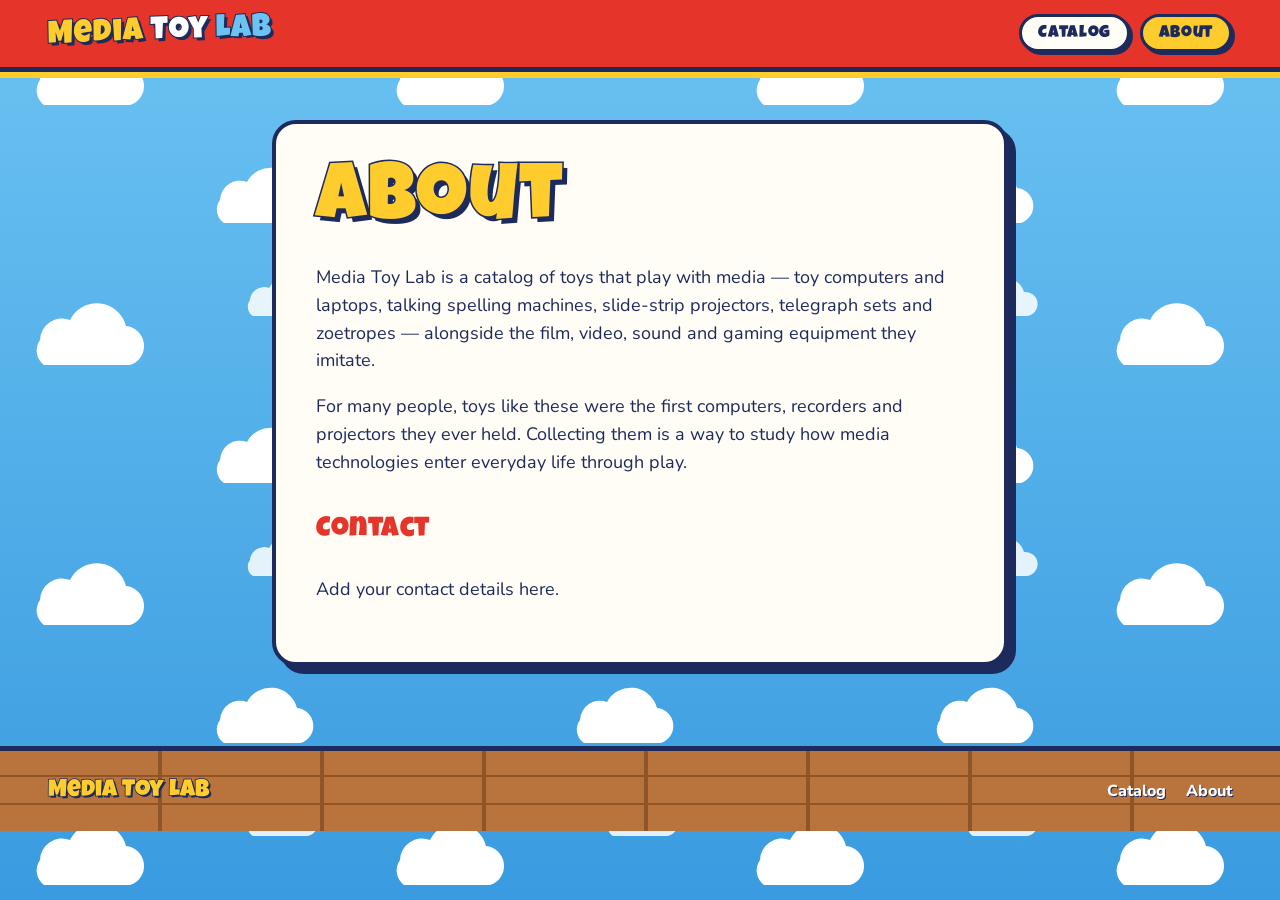
==== about.html @ 10b5ed01 "Media Toy Lab collection catalog site Static catalog generated from the collection spreadsheet: toys" ====
<!doctype html>
<html lang="en">
<head>
  <meta charset="utf-8">
  <meta name="viewport" content="width=device-width, initial-scale=1">
  <title>About · Media Toy Lab</title>
  <link rel="preconnect" href="https://fonts.googleapis.com">
  <link rel="preconnect" href="https://fonts.gstatic.com" crossorigin>
  <link rel="stylesheet" href="https://fonts.googleapis.com/css2?family=Luckiest+Guy&family=Nunito:wght@400;600;800&display=swap">
  <link rel="stylesheet" href="css/style.css">
</head>
<body>
  <header class="site-header">
    <a class="logo" href="index.html" aria-label="Media Toy Lab home"><span>Media</span> <span>Toy</span> <span>Lab</span></a>
    <nav class="site-nav">
      <a href="index.html">Catalog</a>
      <a href="about.html" aria-current="page">About</a>
    </nav>
  </header>

  <main class="wrap prose">
    <h1>About</h1>
    <p>Media Toy Lab is a catalog of toys that play with media — toy computers and laptops, talking spelling machines, slide-strip projectors, telegraph sets and zoetropes — alongside the film, video, sound and gaming equipment they imitate.</p>
    <p>For many people, toys like these were the first computers, recorders and projectors they ever held. Collecting them is a way to study how media technologies enter everyday life through play.</p>
    <h2>Contact</h2>
    <p>Add your contact details here.</p>
  </main>

  <footer class="site-footer">
    <span class="footer-logo">Media Toy Lab</span>
    <nav><a href="index.html">Catalog</a> <a href="about.html">About</a></nav>
  </footer>
</body>
</html>
---- css/style.css ----
/* Media Toy Lab — toy-box look: cloud-wallpaper sky, primary colors,
   chunky outlined type, and cards that sit like toys on a shelf. */

:root {
  --sky: #6cc3f2;
  --sky-deep: #3a9be0;
  --cloud: #ffffff;
  --ink: #1d2a5c;          /* navy outline color */
  --paper: #fffdf6;
  --muted: #4d5a85;
  --red: #e5352b;
  --yellow: #ffcc2e;
  --green: #5cbf3a;
  --purple: #7b4fc0;
  --orange: #f6872a;
  --blue: #2f6fde;
  --wood: #b8743c;
  --wood-dark: #8f5527;
  --display: "Luckiest Guy", "Arial Rounded MT Bold", "Trebuchet MS", system-ui, sans-serif;
  --body: "Nunito", "Avenir Next", "Segoe UI", system-ui, sans-serif;
  --pop: 5px 5px 0 var(--ink);
  --pop-sm: 3px 3px 0 var(--ink);
  --radius: 18px;
}

* { box-sizing: border-box; }

body {
  margin: 0;
  color: var(--ink);
  font: 600 16px/1.55 var(--body);
  /* Cloud wallpaper */
  background-color: var(--sky);
  background-image:
    url("data:image/svg+xml,%3Csvg xmlns='http://www.w3.org/2000/svg' width='360' height='260' viewBox='0 0 360 260'%3E%3Cg fill='%23ffffff'%3E%3Cpath d='M40 80a22 22 0 0 1 30-20 30 30 0 0 1 56 6 20 20 0 0 1 4 39H44a18 18 0 0 1-4-25z'/%3E%3Cpath d='M220 200a20 20 0 0 1 27-18 27 27 0 0 1 50 6 18 18 0 0 1 4 35h-77a16 16 0 0 1-4-23z'/%3E%3Cpath d='M250 40a14 14 0 0 1 19-12 19 19 0 0 1 35 4 12 12 0 0 1 3 24h-54a11 11 0 0 1-3-16z' opacity='.85'/%3E%3C/g%3E%3C/svg%3E"),
    linear-gradient(var(--sky), var(--sky-deep));
  background-attachment: fixed;
  -webkit-font-smoothing: antialiased;
}

a { color: inherit; }
img { max-width: 100%; display: block; }
button { font: inherit; color: inherit; cursor: pointer; }
:focus-visible { outline: 3px solid var(--yellow); outline-offset: 3px; }

/* Category colors, used by tags, filter pills, card stripes and placeholders */
.cat-all        { --cat: var(--blue); }
.cat-toys       { --cat: var(--red); }
.cat-games      { --cat: var(--green); }
.cat-film       { --cat: var(--yellow); --cat-text: var(--ink); }
.cat-recordings { --cat: var(--purple); }
.cat-devices    { --cat: var(--orange); }

/* ---------- Header ---------- */
.site-header {
  display: flex;
  flex-wrap: wrap;
  gap: .75rem 1.5rem;
  justify-content: space-between;
  align-items: center;
  padding: .9rem clamp(1rem, 4vw, 3rem);
  background: var(--red);
  border-bottom: 5px solid var(--ink);
  box-shadow: 0 6px 0 var(--yellow);
  position: relative;
  z-index: 2;
}
.logo {
  font: 2rem/1 var(--display);
  text-decoration: none;
  letter-spacing: .03em;
  transform: rotate(-2deg);
  display: inline-block;
}
.logo span {
  color: var(--yellow);
  -webkit-text-stroke: 2px var(--ink);
  paint-order: stroke fill;
  text-shadow: 3px 3px 0 var(--ink);
}
.logo span:nth-child(2) { color: #fff; }
.logo span:nth-child(3) { color: var(--sky); }

.site-nav { display: flex; gap: .6rem; }
.site-nav a {
  font: 1.05rem/1 var(--display);
  letter-spacing: .04em;
  text-decoration: none;
  padding: .55rem 1rem .4rem;
  background: var(--paper);
  border: 3px solid var(--ink);
  border-radius: 999px;
  box-shadow: var(--pop-sm);
  transition: transform .12s, box-shadow .12s;
}
.site-nav a:hover { transform: translate(-1px, -2px); box-shadow: 4px 5px 0 var(--ink); }
.site-nav a[aria-current] { background: var(--yellow); }

.wrap {
  max-width: 1360px;
  margin: 0 auto;
  padding-inline: clamp(1rem, 4vw, 3rem);
}

/* ---------- Headings ---------- */
h1, h2, h3 { font-family: var(--display); font-weight: 400; letter-spacing: .02em; }
h1 {
  font-size: clamp(2.75rem, 7vw, 5rem);
  line-height: .95;
  margin: 0;
  color: var(--yellow);
  -webkit-text-stroke: 3px var(--ink);
  paint-order: stroke fill;
  text-shadow: 5px 5px 0 var(--ink);
}

.page-head { padding-block: 3rem 2rem; text-align: center; }
.page-head h1 { transform: rotate(-1.5deg); }
.lede {
  max-width: 40rem;
  margin: 1.5rem auto 0;
  font-size: 1.125rem;
  background: var(--paper);
  border: 3px solid var(--ink);
  border-radius: var(--radius);
  box-shadow: var(--pop);
  padding: 1rem 1.25rem;
}

/* ---------- Toolbar ---------- */
.toolbar {
  display: flex;
  flex-wrap: wrap;
  gap: 1rem;
  justify-content: space-between;
  align-items: center;
  padding: 1rem;
  background: var(--paper);
  border: 3px solid var(--ink);
  border-radius: var(--radius);
  box-shadow: var(--pop);
  scroll-margin-top: 1rem;
}
.filters, .toolbar-right, .view-toggle { display: flex; flex-wrap: wrap; gap: .5rem; align-items: center; }

.filter, .view-toggle button, .shelf-link {
  font-weight: 800;
  background: #fff;
  border: 3px solid var(--ink);
  border-radius: 999px;
  padding: .35rem .9rem;
  box-shadow: var(--pop-sm);
  transition: transform .12s, box-shadow .12s, background .12s;
}
.filter:hover, .view-toggle button:hover, .shelf-link:hover { transform: translate(-1px, -2px); box-shadow: 4px 5px 0 var(--ink); }
.filter:active, .view-toggle button:active { transform: translate(2px, 2px); box-shadow: 1px 1px 0 var(--ink); }
.filter.is-active { background: var(--cat); color: var(--cat-text, #fff); }
.view-toggle button.is-active { background: var(--ink); color: #fff; }
.filter-count {
  display: inline-block;
  min-width: 1.6em;
  margin-left: .2rem;
  padding: 0 .35em;
  border-radius: 999px;
  background: var(--cat);
  color: var(--cat-text, #fff);
  font-size: .8rem;
  text-align: center;
}
.filter.is-active .filter-count { background: #fff; color: var(--ink); }

.search {
  font: inherit;
  background: #fff;
  border: 3px solid var(--ink);
  border-radius: 999px;
  padding: .45rem 1rem;
  width: min(18rem, 100%);
}

.count {
  display: inline-block;
  font-weight: 800;
  color: var(--ink);
  background: var(--yellow);
  border: 3px solid var(--ink);
  border-radius: 999px;
  padding: .1rem .8rem;
  margin: 1.5rem 0 .5rem;
}
.empty {
  background: var(--paper);
  border: 3px solid var(--ink);
  border-radius: var(--radius);
  padding: 2rem;
  font-size: 1.125rem;
}

/* ---------- Shelves (grouped "Everything" view) ---------- */
.shelf { margin-top: 2.5rem; }
.shelf-head {
  display: flex;
  flex-wrap: wrap;
  gap: .75rem;
  justify-content: space-between;
  align-items: center;
  margin-bottom: 1.25rem;
}
.shelf-head h2 {
  margin: 0;
  font-size: clamp(1.75rem, 4vw, 2.5rem);
  color: #fff;
  -webkit-text-stroke: 2px var(--ink);
  paint-order: stroke fill;
  text-shadow: 4px 4px 0 var(--ink);
}
/* Toys get the cowhide-print banner and a bigger stage */
.shelf-toys {
  background: var(--paper);
  border: 4px solid var(--ink);
  border-radius: calc(var(--radius) + 6px);
  box-shadow: 8px 8px 0 var(--ink);
  padding: 0 clamp(1rem, 2.5vw, 2rem) clamp(1rem, 2.5vw, 2rem);
  overflow: hidden;
}
.shelf-toys .shelf-head {
  margin-inline: calc(-1 * clamp(1rem, 2.5vw, 2rem));
  padding: 1.1rem clamp(1rem, 2.5vw, 2rem);
  border-bottom: 4px solid var(--ink);
  background-color: #fff;
  background-image: url("data:image/svg+xml,%3Csvg xmlns='http://www.w3.org/2000/svg' width='220' height='120' viewBox='0 0 220 120'%3E%3Cg fill='%231d2a5c'%3E%3Cpath d='M20 18c14-10 38-6 40 10s-14 26-30 22S6 28 20 18z'/%3E%3Cpath d='M120 8c18-4 30 10 24 24s-26 14-32 4-8-24 8-28z'/%3E%3Cpath d='M170 70c16-8 40 2 36 18s-26 22-38 12-12-24 2-30z'/%3E%3Cpath d='M60 78c10-6 26-2 26 10s-12 18-22 14-14-18-4-24z'/%3E%3C/g%3E%3C/svg%3E");
}
.shelf-toys .shelf-head h2 { color: var(--red); }
.shelf-toys .shelf-link { background: var(--yellow); }

/* ---------- Grid & cards ---------- */
.grid {
  list-style: none;
  margin: 0;
  padding: 0;
  display: grid;
  grid-template-columns: repeat(auto-fill, minmax(min(230px, 100%), 1fr));
  gap: 1.5rem;
}
.shelf-toys .grid { grid-template-columns: repeat(auto-fill, minmax(min(260px, 100%), 1fr)); }

.card {
  display: flex;
  flex-direction: column;
  height: 100%;
  text-decoration: none;
  background: #fff;
  border: 3px solid var(--ink);
  border-radius: var(--radius);
  box-shadow: var(--pop);
  overflow: hidden;
  transition: transform .15s, box-shadow .15s;
}
.grid li:nth-child(odd) .card:hover { transform: translate(-2px, -4px) rotate(-1deg); }
.grid li:nth-child(even) .card:hover { transform: translate(-2px, -4px) rotate(1deg); }
.card:hover { box-shadow: 8px 9px 0 var(--ink); }
.card-media {
  aspect-ratio: 4 / 3;
  overflow: hidden;
  border-bottom: 3px solid var(--ink);
  background: var(--paper);
}
.card-media img { width: 100%; height: 100%; object-fit: cover; }
.card-body {
  flex: 1;
  padding: .8rem 1rem 1rem;
  border-top: 8px solid var(--cat);
}
.card-title { font-family: var(--body); font-weight: 800; font-size: 1.05rem; line-height: 1.3; letter-spacing: 0; margin: .5rem 0 0; }
.card-meta { font-size: .875rem; color: var(--muted); margin: .25rem 0 0; }

.tag {
  display: inline-block;
  font: .8rem/1 var(--display);
  letter-spacing: .06em;
  padding: .35rem .6rem .2rem;
  border: 2px solid var(--ink);
  border-radius: 999px;
  background: var(--cat);
  color: var(--cat-text, #fff);
}

/* Placeholder for objects without photos */
.placeholder { width: 100%; height: 100%; display: block; background: var(--paper); }
.placeholder .ph-block { fill: var(--cat); stroke: var(--ink); stroke-width: 1.5; }
.placeholder .ph-face { fill: #fff; stroke: var(--ink); stroke-width: 1; }
.placeholder text { font-family: var(--display); font-size: 20px; fill: var(--ink); }
.placeholder .ph-note { font-family: var(--body); font-size: 5px; font-weight: 800; fill: var(--muted); letter-spacing: .05em; }

/* ---------- Index view ---------- */
.index {
  background: var(--paper);
  border: 3px solid var(--ink);
  border-radius: var(--radius);
  box-shadow: var(--pop);
  padding: .5rem clamp(1rem, 3vw, 2rem);
}
.index-group { display: grid; grid-template-columns: 4rem 1fr; padding-block: 1rem; }
.index-group + .index-group { border-top: 3px dashed color-mix(in srgb, var(--ink) 35%, transparent); }
.index-letter { font-size: 2rem; margin: 0; color: var(--red); }
.index-list { list-style: none; margin: 0; padding: 0; }
.index-list a {
  display: flex;
  flex-wrap: wrap;
  justify-content: space-between;
  gap: .25rem 1rem;
  padding: .45rem .5rem;
  border-radius: 10px;
  text-decoration: none;
}
.index-list a:hover { background: var(--yellow); }
.index-meta { color: var(--muted); font-size: .875rem; display: inline-flex; align-items: center; gap: .4rem; }
.dot { width: .75rem; height: .75rem; border-radius: 50%; background: var(--cat); border: 2px solid var(--ink); }

/* ---------- Item page ---------- */
.breadcrumb { padding-top: 2rem; margin: 0 0 1.5rem; font-weight: 800; }
.breadcrumb a {
  text-decoration: none;
  background: var(--paper);
  border: 2px solid var(--ink);
  border-radius: 999px;
  padding: .2rem .7rem;
}
.breadcrumb a:hover { background: var(--yellow); }

.item {
  display: grid;
  grid-template-columns: minmax(0, 1.15fr) minmax(0, 1fr);
  gap: clamp(1.5rem, 4vw, 3rem);
  align-items: start;
  background: #fff;
  border: 4px solid var(--ink);
  border-radius: calc(var(--radius) + 6px);
  box-shadow: 8px 8px 0 var(--ink);
  padding: clamp(1rem, 3vw, 2rem);
  border-top: 14px solid var(--cat);
}
.item-media {
  aspect-ratio: 4 / 3;
  border: 3px solid var(--ink);
  border-radius: var(--radius);
  overflow: hidden;
  background: var(--paper);
}
.item-media img { width: 100%; height: 100%; object-fit: contain; }
.item-title {
  font-size: clamp(1.9rem, 3.5vw, 2.9rem);
  line-height: 1.05;
  margin: .75rem 0 1.25rem;
  color: var(--red);
  -webkit-text-stroke: 0;
  text-shadow: 2px 2px 0 var(--yellow);
}
.item-fields { margin: 0 0 1.5rem; border: 3px solid var(--ink); border-radius: 14px; overflow: hidden; }
.item-fields div { display: grid; grid-template-columns: 8.5rem 1fr; gap: 1rem; padding: .55rem .9rem; }
.item-fields div:nth-child(odd) { background: color-mix(in srgb, var(--yellow) 22%, #fff); }
.item-fields dt { color: var(--muted); font-size: .875rem; font-weight: 800; }
.item-fields dd { margin: 0; }
.item-desc { font-size: 1.05rem; font-weight: 400; }
.item-desc p { margin: 0 0 1em; }

.pager {
  display: flex;
  flex-wrap: wrap;
  justify-content: space-between;
  gap: 1rem;
  margin-top: 2.5rem;
}
.pager a {
  text-decoration: none;
  font-weight: 800;
  background: var(--paper);
  border: 3px solid var(--ink);
  border-radius: 999px;
  padding: .5rem 1.1rem;
  box-shadow: var(--pop-sm);
  max-width: 100%;
}
.pager a:hover { background: var(--yellow); }

/* ---------- About ---------- */
.prose {
  max-width: 46rem;
  margin-top: 3rem;
  background: var(--paper);
  border: 4px solid var(--ink);
  border-radius: calc(var(--radius) + 6px);
  box-shadow: 8px 8px 0 var(--ink);
  padding: clamp(1.25rem, 4vw, 2.5rem);
}
.prose h1 { margin-bottom: 1.5rem; }
.prose h2 { margin-top: 2rem; color: var(--red); font-size: 1.75rem; }
.prose p { font-size: 1.125rem; font-weight: 400; }

/* ---------- Footer: wooden floorboards ---------- */
.site-footer {
  display: flex;
  flex-wrap: wrap;
  gap: 1rem;
  justify-content: space-between;
  align-items: center;
  margin-top: 5rem;
  padding: 1.75rem clamp(1rem, 4vw, 3rem);
  color: #fff;
  border-top: 5px solid var(--ink);
  background:
    repeating-linear-gradient(90deg, transparent 0 158px, var(--wood-dark) 158px 162px),
    repeating-linear-gradient(0deg, var(--wood) 0 26px, var(--wood-dark) 26px 28px);
}
.footer-logo {
  font: 1.5rem/1 var(--display);
  color: var(--yellow);
  -webkit-text-stroke: 1.5px var(--ink);
  paint-order: stroke fill;
  text-shadow: 2px 2px 0 var(--ink);
}
.site-footer nav { display: flex; gap: 1.25rem; font-weight: 800; }
.site-footer nav a { text-decoration: none; text-shadow: 1px 1px 0 var(--ink); }
.site-footer nav a:hover { text-decoration: underline; }

@media (max-width: 760px) {
  .item { grid-template-columns: 1fr; }
  .toolbar-right { width: 100%; }
  .search { flex: 1; width: auto; }
  .item-fields div { grid-template-columns: 1fr; gap: 0; }
}

@media (prefers-reduced-motion: reduce) {
  * { transition: none !important; }
}
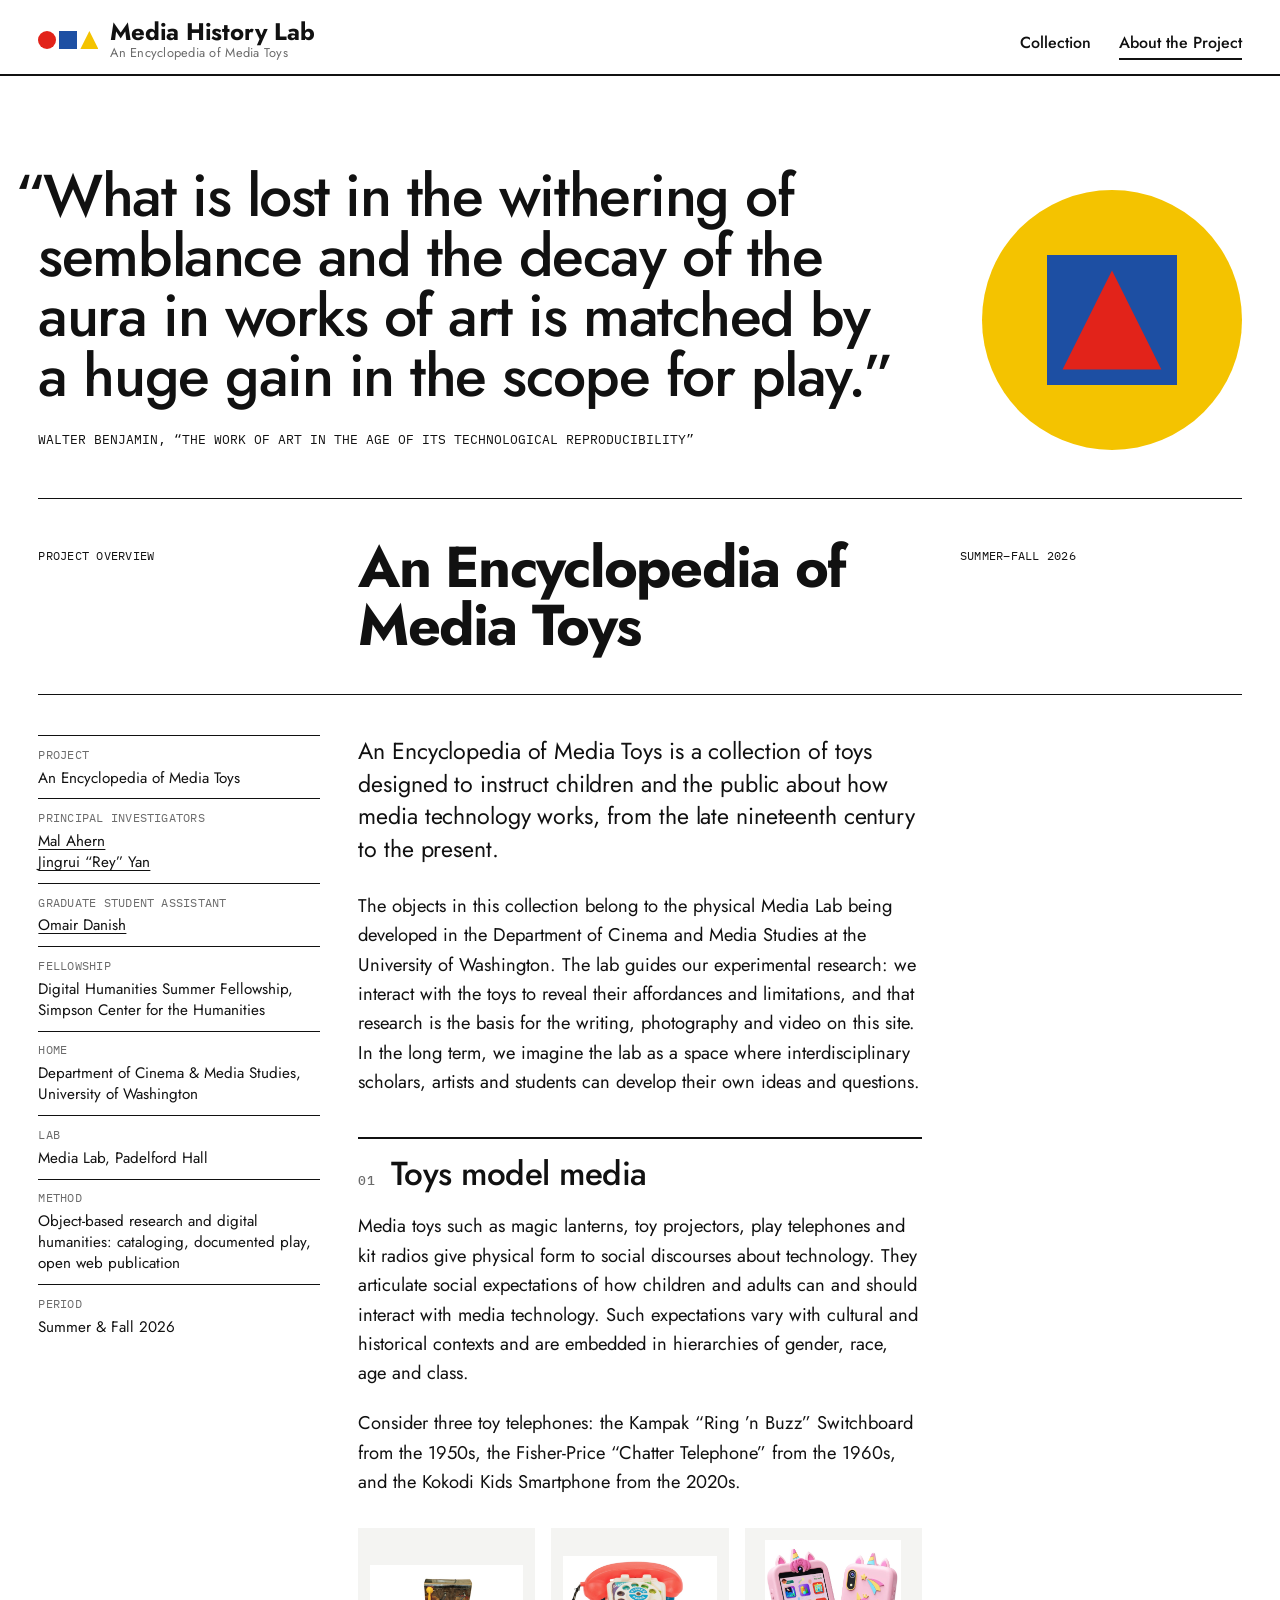
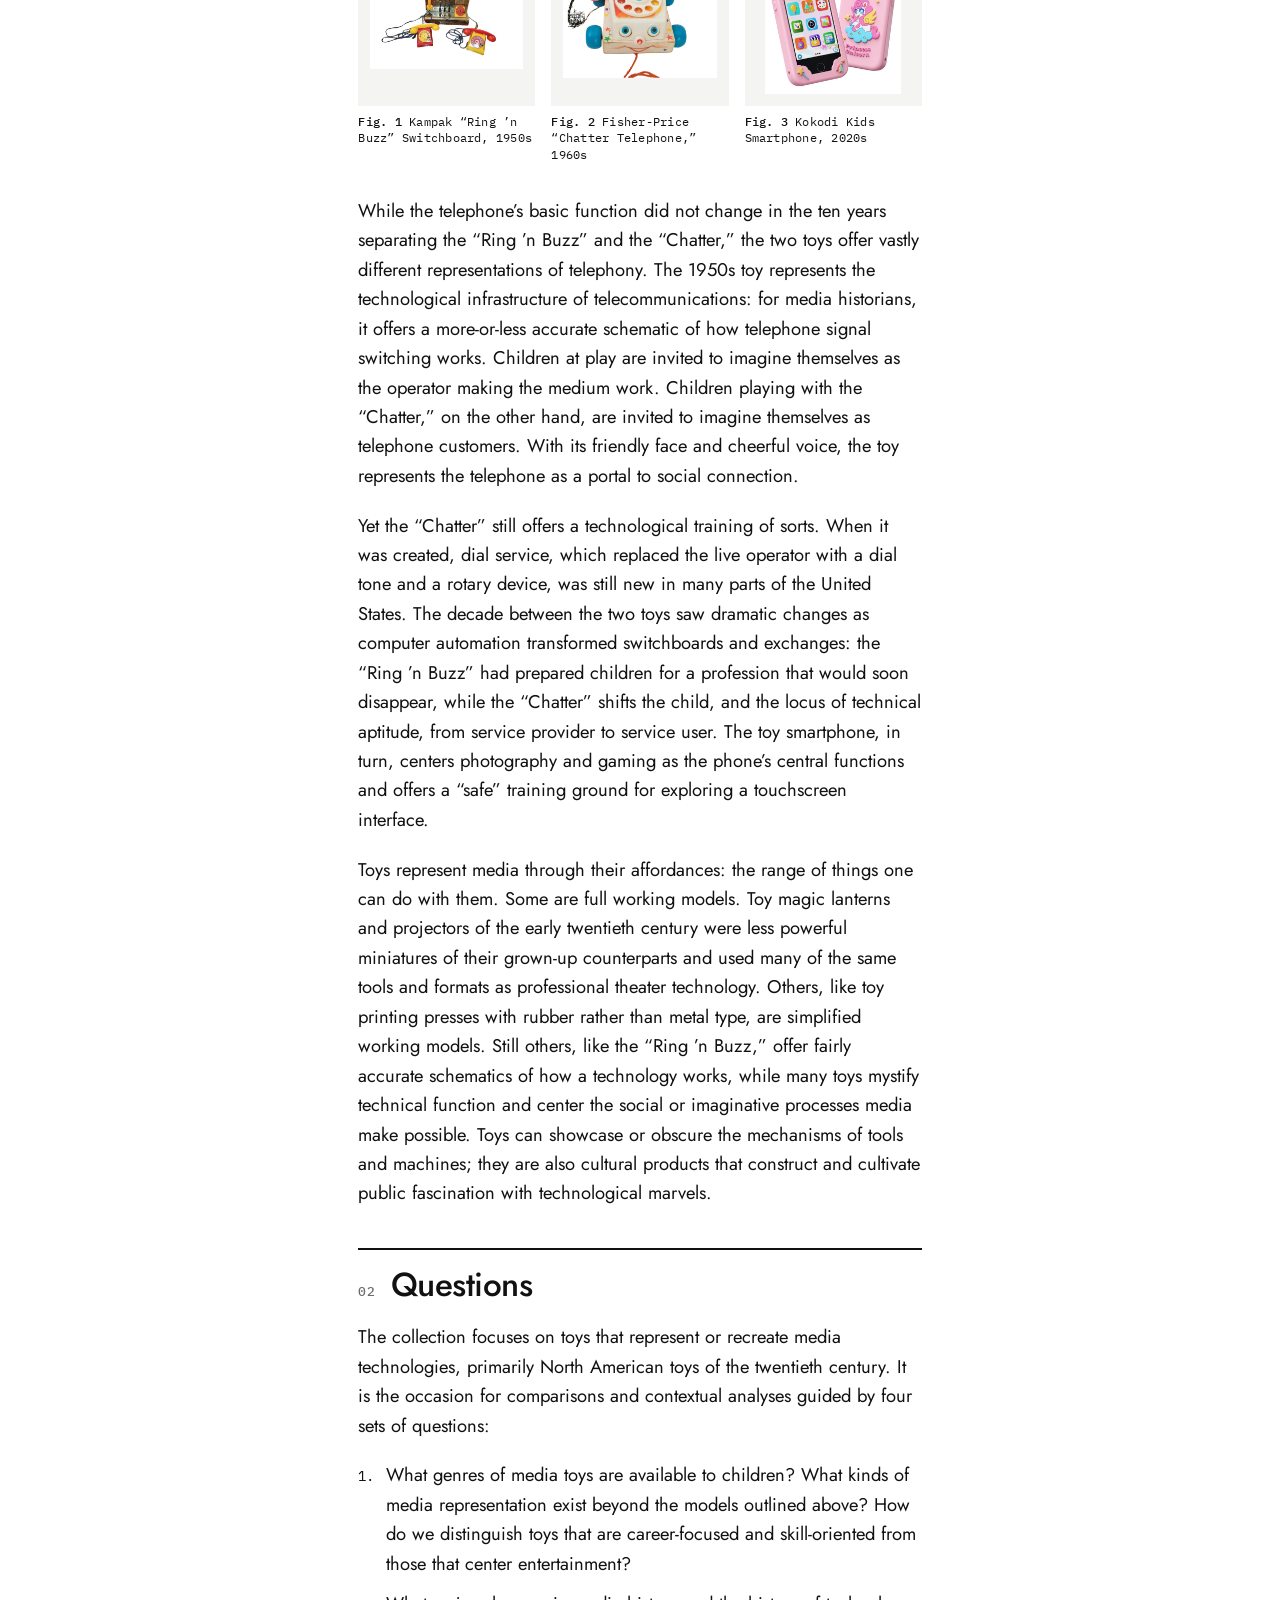
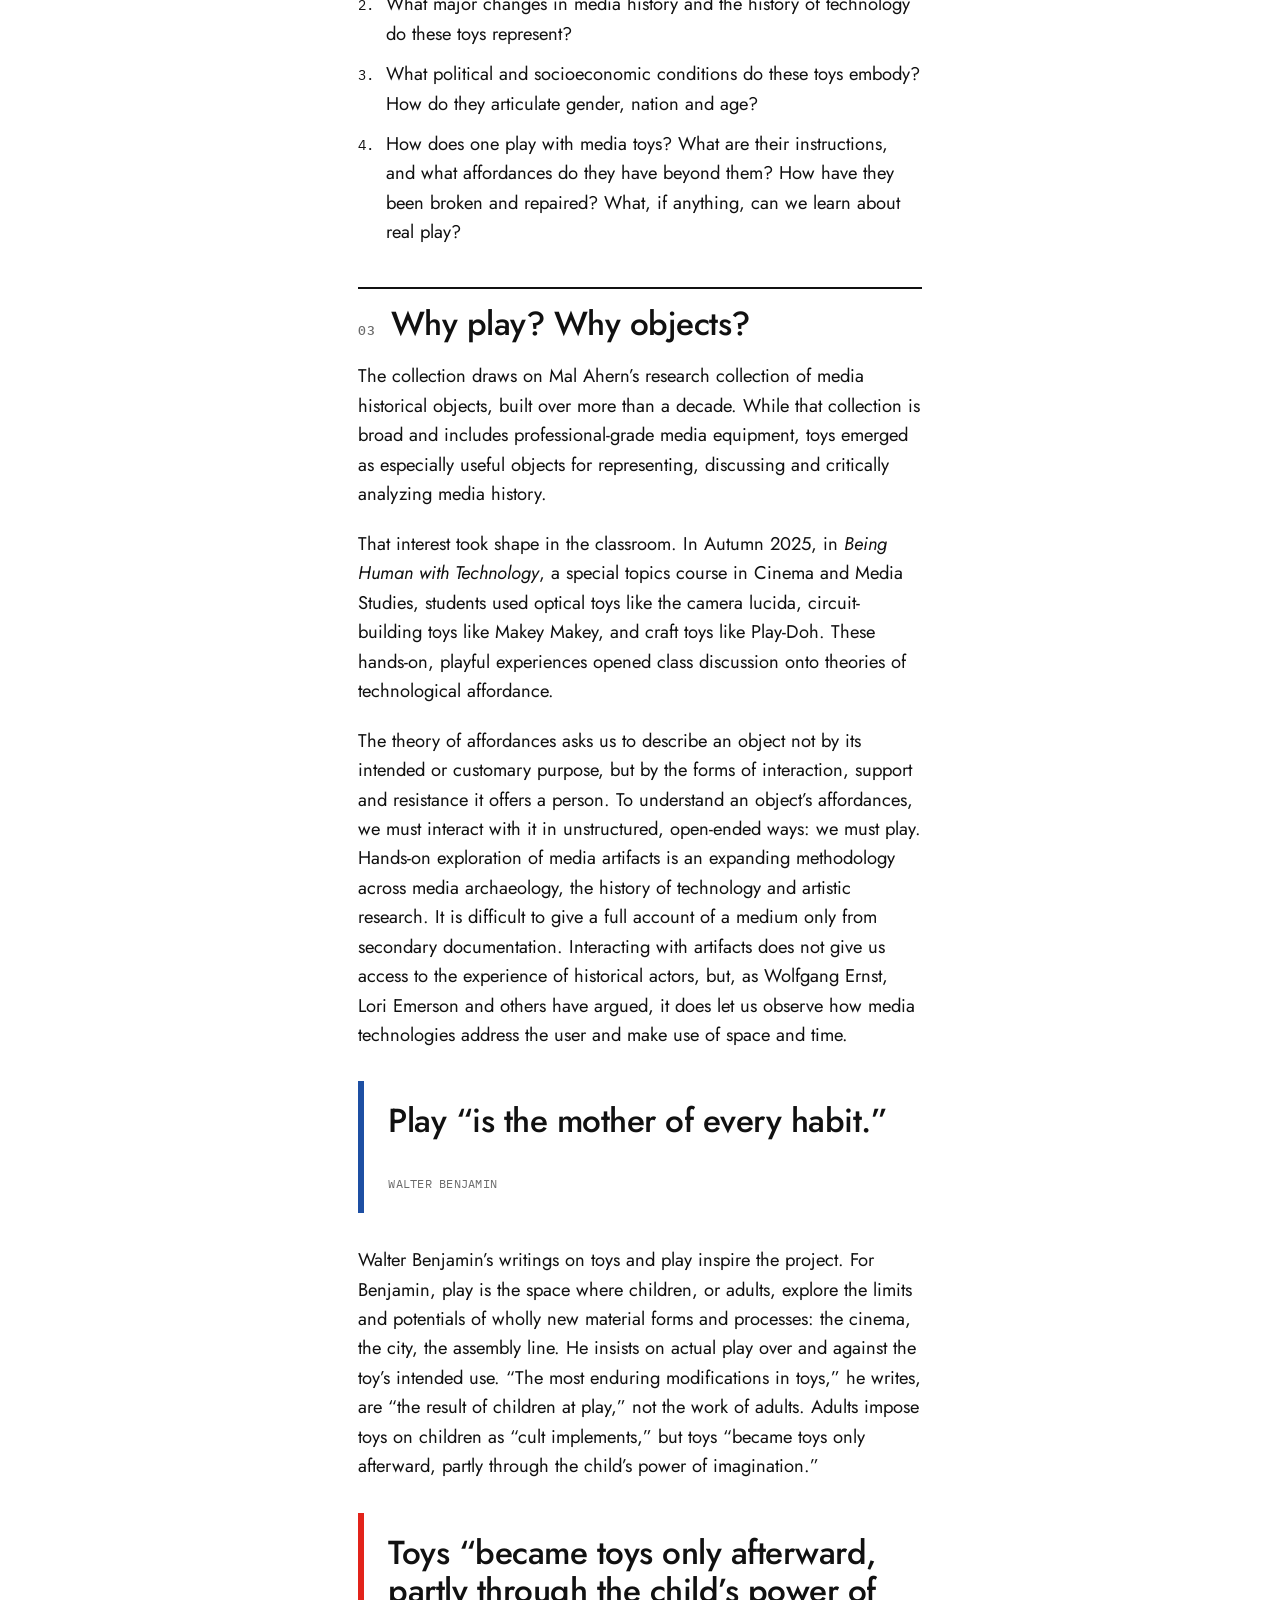
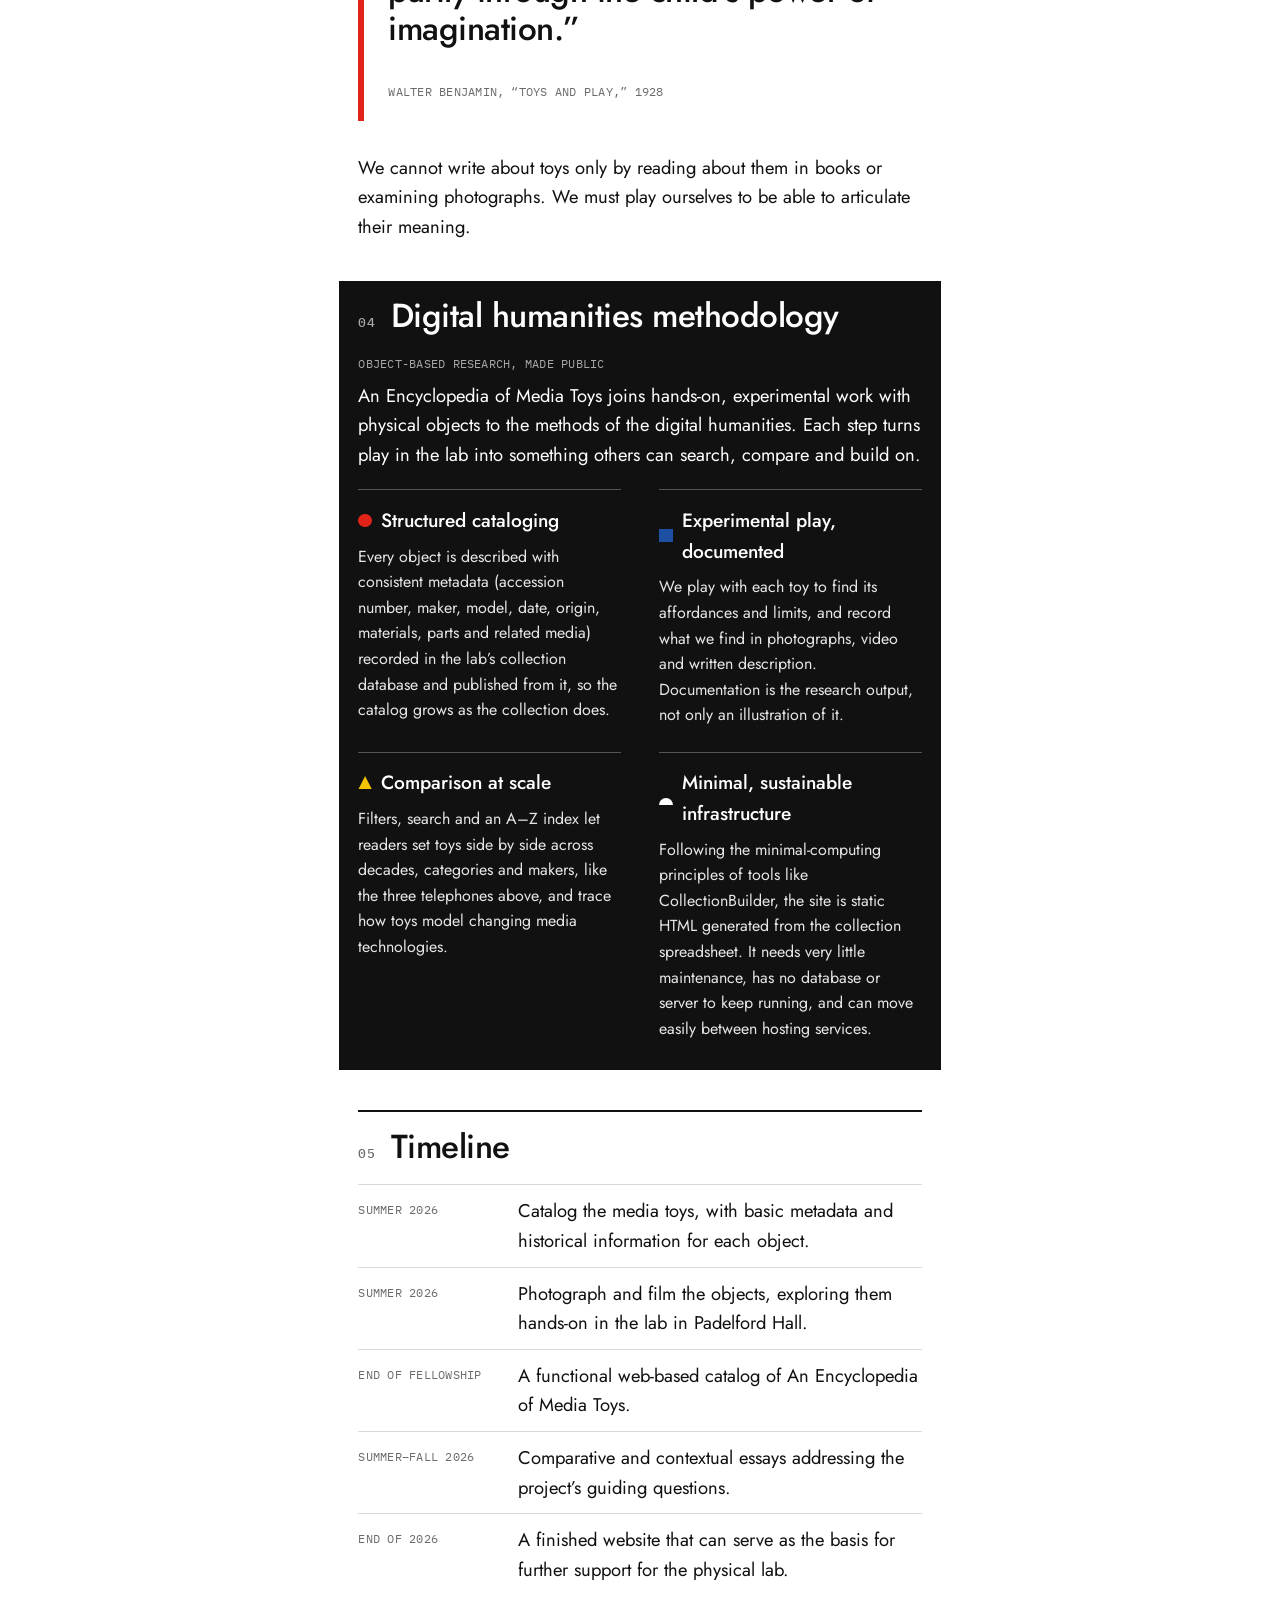
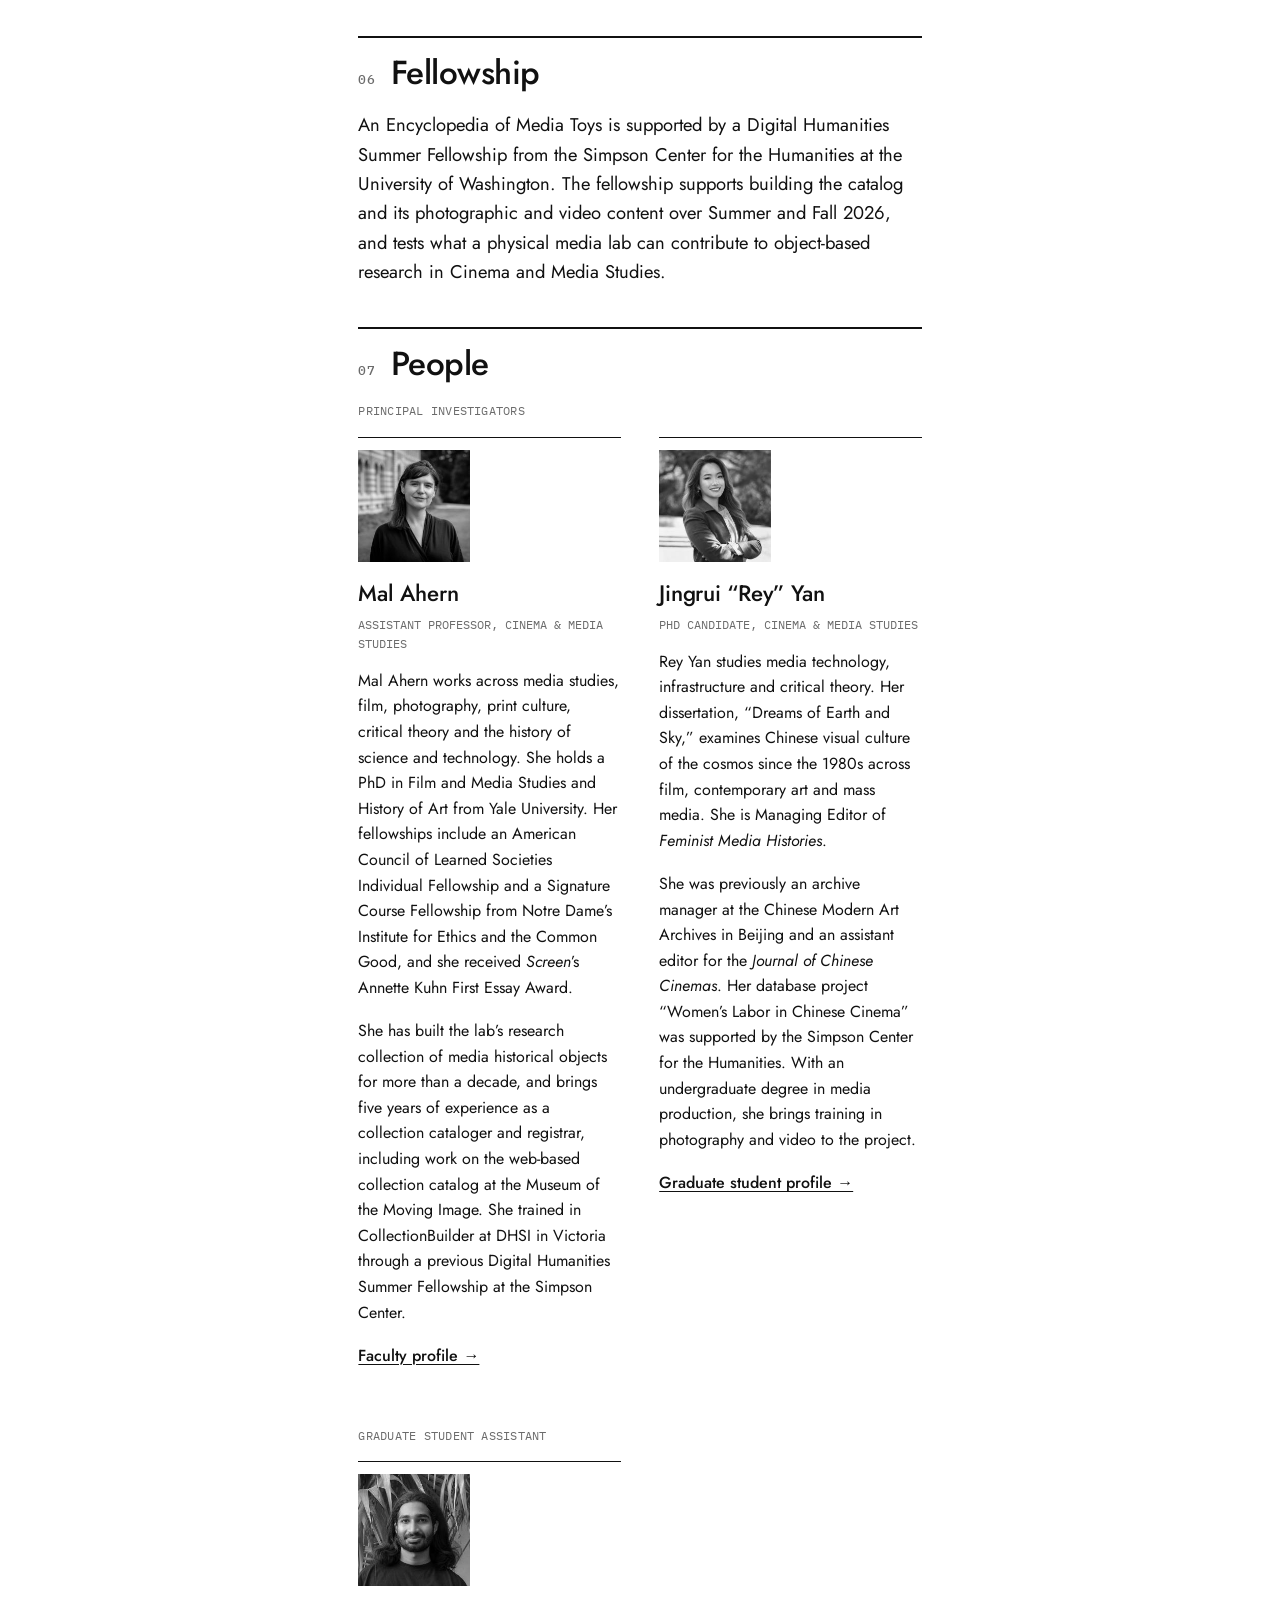
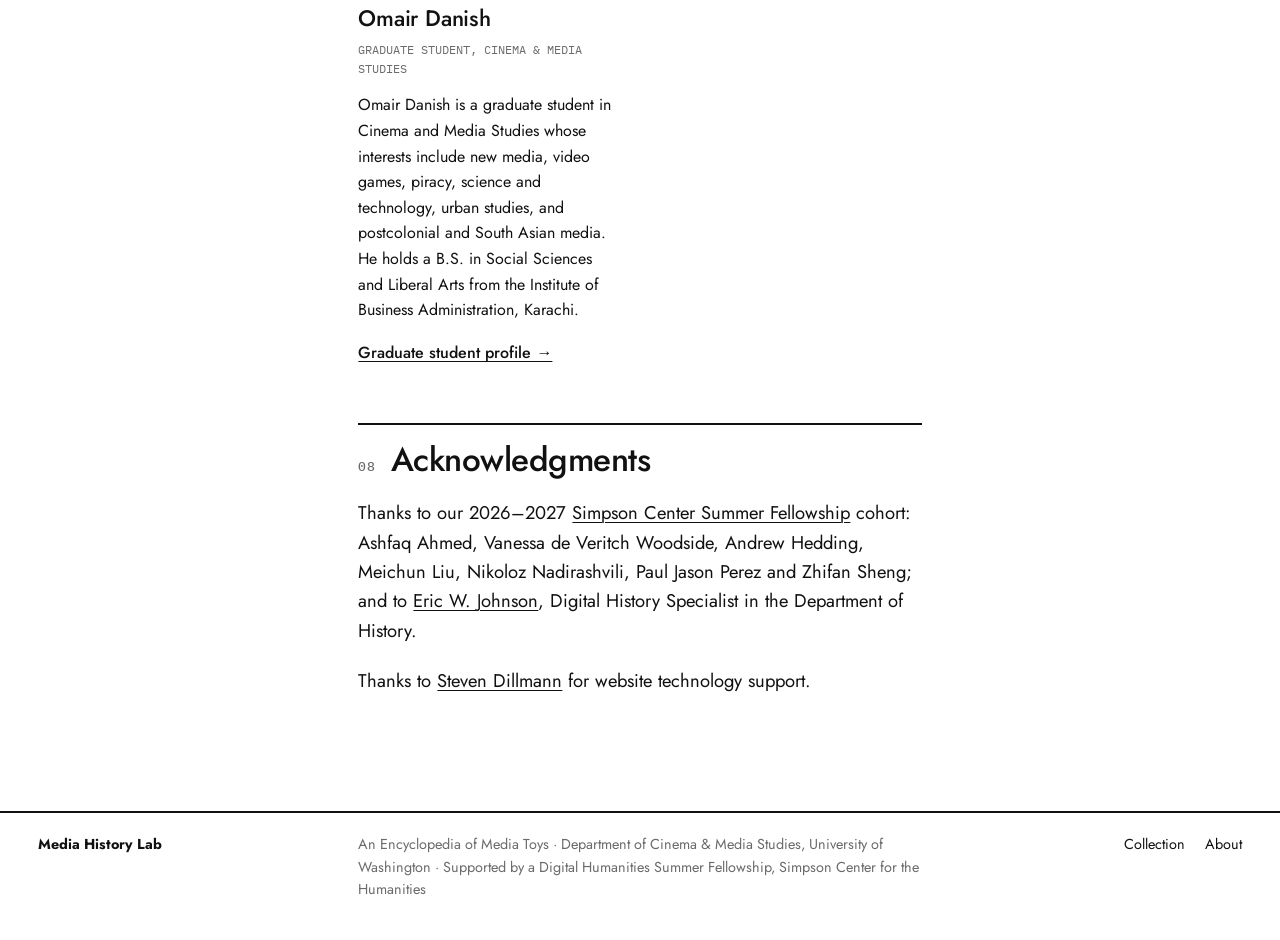
==== commit dde4fb9f: "Redesign as Media History Lab: Bauhaus look, project overview, cutout photos - Rename the site to Me" ====
--- a/about.html
+++ b/about.html
@@ -3,32 +3,206 @@
 <head>
   <meta charset="utf-8">
   <meta name="viewport" content="width=device-width, initial-scale=1">
-  <title>About · Media Toy Lab</title>
+  <title>About the Project · Media History Lab</title>
+  <meta name="description" content="An Encyclopedia of Media Toys: a collection of toys that teach how media technology works, from magic lanterns to toy computers. Cinema & Media Studies, University of Washington.">
   <link rel="preconnect" href="https://fonts.googleapis.com">
   <link rel="preconnect" href="https://fonts.gstatic.com" crossorigin>
-  <link rel="stylesheet" href="https://fonts.googleapis.com/css2?family=Luckiest+Guy&family=Nunito:wght@400;600;800&display=swap">
+  <link rel="stylesheet" href="https://fonts.googleapis.com/css2?family=IBM+Plex+Mono&family=Jost:wght@400;500;700&display=swap">
   <link rel="stylesheet" href="css/style.css">
 </head>
 <body>
   <header class="site-header">
-    <a class="logo" href="index.html" aria-label="Media Toy Lab home"><span>Media</span> <span>Toy</span> <span>Lab</span></a>
+    <a class="logo" href="index.html" aria-label="Media History Lab home">
+      <span class="logo-shapes" aria-hidden="true"><i></i><i></i><i></i></span>
+      <span class="logo-text">Media History Lab<span class="logo-sub">An Encyclopedia of Media Toys</span></span>
+    </a>
     <nav class="site-nav">
-      <a href="index.html">Catalog</a>
-      <a href="about.html" aria-current="page">About</a>
+      <a href="index.html">Collection</a>
+      <a href="about.html" aria-current="page">About the Project</a>
     </nav>
   </header>
 
-  <main class="wrap prose">
-    <h1>About</h1>
-    <p>Media Toy Lab is a catalog of toys that play with media — toy computers and laptops, talking spelling machines, slide-strip projectors, telegraph sets and zoetropes — alongside the film, video, sound and gaming equipment they imitate.</p>
-    <p>For many people, toys like these were the first computers, recorders and projectors they ever held. Collecting them is a way to study how media technologies enter everyday life through play.</p>
-    <h2>Contact</h2>
-    <p>Add your contact details here.</p>
+  <main class="wrap">
+    <section class="hero about-hero">
+      <blockquote class="hero-quote">
+        <p>“What is lost in the withering of semblance and the decay of the aura in works of art is matched by a huge gain in the scope for play.”</p>
+        <footer>Walter Benjamin, <cite>“The Work of Art in the Age of Its Technological Reproducibility”</cite></footer>
+      </blockquote>
+      <svg class="hero-art" viewBox="0 0 200 200" aria-hidden="true">
+        <circle cx="100" cy="100" r="100" fill="var(--yellow)"/>
+        <rect x="50" y="50" width="100" height="100" fill="var(--blue)"/>
+        <polygon points="100,62 138,138 62,138" fill="var(--red)"/>
+      </svg>
+    </section>
+
+    <div class="title-block">
+      <span class="label">Project Overview</span>
+      <h1>An Encyclopedia of Media Toys</h1>
+      <span class="label">Summer–Fall 2026</span>
+    </div>
+
+    <div class="overview">
+      <dl class="facts">
+        <div><dt>Project</dt><dd>An Encyclopedia of Media Toys</dd></div>
+        <div><dt>Principal Investigators</dt><dd><a href="https://cinema.washington.edu/people/mal-ahern">Mal Ahern</a><br><a href="https://cinema.washington.edu/people/jingrui-yan">Jingrui “Rey” Yan</a></dd></div>
+        <div><dt>Graduate Student Assistant</dt><dd><a href="https://cinema.washington.edu/people/omair-danish">Omair Danish</a></dd></div>
+        <div><dt>Fellowship</dt><dd>Digital Humanities Summer Fellowship, Simpson Center for the Humanities</dd></div>
+        <div><dt>Home</dt><dd>Department of Cinema &amp; Media Studies, University of Washington</dd></div>
+        <div><dt>Lab</dt><dd>Media Lab, Padelford Hall</dd></div>
+        <div><dt>Method</dt><dd>Object-based research and digital humanities: cataloging, documented play, open web publication</dd></div>
+        <div><dt>Period</dt><dd>Summer &amp; Fall 2026</dd></div>
+      </dl>
+
+      <article class="article">
+        <p class="lead">An Encyclopedia of Media Toys is a collection of toys designed to instruct children and the public about how media technology works, from the late nineteenth century to the present.</p>
+        <p>The objects in this collection belong to the physical Media Lab being developed in the Department of Cinema and Media Studies at the University of Washington. The lab guides our experimental research: we interact with the toys to reveal their affordances and limitations, and that research is the basis for the writing, photography and video on this site. In the long term, we imagine the lab as a space where interdisciplinary scholars, artists and students can develop their own ideas and questions.</p>
+
+        <section>
+          <h2><span class="sec-num">01</span>Toys model media</h2>
+          <p>Media toys such as magic lanterns, toy projectors, play telephones and kit radios give physical form to social discourses about technology. They articulate social expectations of how children and adults can and should interact with media technology. Such expectations vary with cultural and historical contexts and are embedded in hierarchies of gender, race, age and class.</p>
+          <p>Consider three toy telephones: the Kampak “Ring ’n Buzz” Switchboard from the 1950s, the Fisher-Price “Chatter Telephone” from the 1960s, and the Kokodi Kids Smartphone from the 2020s.</p>
+
+          <div class="figs">
+            <figure class="fig">
+              <img src="images/about/ring-n-buzz-switchboard.jpg" alt="Kampak Ring 'n Buzz toy switchboard: a chrome switchboard with patch cords and two red and yellow toy telephones" loading="lazy">
+              <figcaption><b>Fig. 1</b> Kampak “Ring ’n Buzz” Switchboard, 1950s</figcaption>
+            </figure>
+            <figure class="fig">
+              <img src="images/about/chatter-telephone.jpg" alt="Fisher-Price Chatter Telephone: a white pull-toy rotary phone with a face, wheels and a red receiver" loading="lazy">
+              <figcaption><b>Fig. 2</b> Fisher-Price “Chatter Telephone,” 1960s</figcaption>
+            </figure>
+            <figure class="fig">
+              <img src="images/about/kokodi-kids-smartphone.jpg" alt="Kokodi Kids Smartphone: a pink unicorn-themed toy touchscreen phone" loading="lazy">
+              <figcaption><b>Fig. 3</b> Kokodi Kids Smartphone, 2020s</figcaption>
+            </figure>
+          </div>
+
+          <p>While the telephone’s basic function did not change in the ten years separating the “Ring ’n Buzz” and the “Chatter,” the two toys offer vastly different representations of telephony. The 1950s toy represents the technological infrastructure of telecommunications: for media historians, it offers a more-or-less accurate schematic of how telephone signal switching works. Children at play are invited to imagine themselves as the operator making the medium work. Children playing with the “Chatter,” on the other hand, are invited to imagine themselves as telephone customers. With its friendly face and cheerful voice, the toy represents the telephone as a portal to social connection.</p>
+          <p>Yet the “Chatter” still offers a technological training of sorts. When it was created, dial service, which replaced the live operator with a dial tone and a rotary device, was still new in many parts of the United States. The decade between the two toys saw dramatic changes as computer automation transformed switchboards and exchanges: the “Ring ’n Buzz” had prepared children for a profession that would soon disappear, while the “Chatter” shifts the child, and the locus of technical aptitude, from service provider to service user. The toy smartphone, in turn, centers photography and gaming as the phone’s central functions and offers a “safe” training ground for exploring a touchscreen interface.</p>
+          <p>Toys represent media through their affordances: the range of things one can do with them. Some are full working models. Toy magic lanterns and projectors of the early twentieth century were less powerful miniatures of their grown-up counterparts and used many of the same tools and formats as professional theater technology. Others, like toy printing presses with rubber rather than metal type, are simplified working models. Still others, like the “Ring ’n Buzz,” offer fairly accurate schematics of how a technology works, while many toys mystify technical function and center the social or imaginative processes media make possible. Toys can showcase or obscure the mechanisms of tools and machines; they are also cultural products that construct and cultivate public fascination with technological marvels.</p>
+        </section>
+
+        <section>
+          <h2><span class="sec-num">02</span>Questions</h2>
+          <p>The collection focuses on toys that represent or recreate media technologies, primarily North American toys of the twentieth century. It is the occasion for comparisons and contextual analyses guided by four sets of questions:</p>
+          <ol>
+            <li>What genres of media toys are available to children? What kinds of media representation exist beyond the models outlined above? How do we distinguish toys that are career-focused and skill-oriented from those that center entertainment?</li>
+            <li>What major changes in media history and the history of technology do these toys represent?</li>
+            <li>What political and socioeconomic conditions do these toys embody? How do they articulate gender, nation and age?</li>
+            <li>How does one play with media toys? What are their instructions, and what affordances do they have beyond them? How have they been broken and repaired? What, if anything, can we learn about real play?</li>
+          </ol>
+        </section>
+
+        <section>
+          <h2><span class="sec-num">03</span>Why play? Why objects?</h2>
+          <p>The collection draws on Mal Ahern’s research collection of media historical objects, built over more than a decade. While that collection is broad and includes professional-grade media equipment, toys emerged as especially useful objects for representing, discussing and critically analyzing media history.</p>
+          <p>That interest took shape in the classroom. In Autumn 2025, in <i>Being Human with Technology</i>, a special topics course in Cinema and Media Studies, students used optical toys like the camera lucida, circuit-building toys like Makey Makey, and craft toys like Play-Doh. These hands-on, playful experiences opened class discussion onto theories of technological affordance.</p>
+          <p>The theory of affordances asks us to describe an object not by its intended or customary purpose, but by the forms of interaction, support and resistance it offers a person. To understand an object’s affordances, we must interact with it in unstructured, open-ended ways: we must play. Hands-on exploration of media artifacts is an expanding methodology across media archaeology, the history of technology and artistic research. It is difficult to give a full account of a medium only from secondary documentation. Interacting with artifacts does not give us access to the experience of historical actors, but, as Wolfgang Ernst, Lori Emerson and others have argued, it does let us observe how media technologies address the user and make use of space and time.</p>
+
+          <blockquote class="pull blue">
+            <p>Play “is the mother of every habit.”</p>
+            <footer>Walter Benjamin</footer>
+          </blockquote>
+
+          <p>Walter Benjamin’s writings on toys and play inspire the project. For Benjamin, play is the space where children, or adults, explore the limits and potentials of wholly new material forms and processes: the cinema, the city, the assembly line. He insists on actual play over and against the toy’s intended use. “The most enduring modifications in toys,” he writes, are “the result of children at play,” not the work of adults. Adults impose toys on children as “cult implements,” but toys “became toys only afterward, partly through the child’s power of imagination.”</p>
+
+          <blockquote class="pull">
+            <p>Toys “became toys only afterward, partly through the child’s power of imagination.”</p>
+            <footer>Walter Benjamin, “Toys and Play,” 1928</footer>
+          </blockquote>
+
+          <p>We cannot write about toys only by reading about them in books or examining photographs. We must play ourselves to be able to articulate their meaning.</p>
+        </section>
+
+        <section class="dh" id="method">
+          <h2><span class="sec-num">04</span>Digital humanities methodology</h2>
+          <p class="dh-kicker">Object-based research, made public</p>
+          <p>An Encyclopedia of Media Toys joins hands-on, experimental work with physical objects to the methods of the digital humanities. Each step turns play in the lab into something others can search, compare and build on.</p>
+          <ol class="methods">
+            <li>
+              <h3><span class="mark cat-toys" aria-hidden="true"></span>Structured cataloging</h3>
+              <p>Every object is described with consistent metadata (accession number, maker, model, date, origin, materials, parts and related media) recorded in the lab’s collection database and published from it, so the catalog grows as the collection does.</p>
+            </li>
+            <li>
+              <h3><span class="mark cat-games" aria-hidden="true"></span>Experimental play, documented</h3>
+              <p>We play with each toy to find its affordances and limits, and record what we find in photographs, video and written description. Documentation is the research output, not only an illustration of it.</p>
+            </li>
+            <li>
+              <h3><span class="mark cat-film" aria-hidden="true"></span>Comparison at scale</h3>
+              <p>Filters, search and an A–Z index let readers set toys side by side across decades, categories and makers, like the three telephones above, and trace how toys model changing media technologies.</p>
+            </li>
+            <li>
+              <h3><span class="mark cat-devices" aria-hidden="true"></span>Minimal, sustainable infrastructure</h3>
+              <p>Following the minimal-computing principles of tools like CollectionBuilder, the site is static HTML generated from the collection spreadsheet. It needs very little maintenance, has no database or server to keep running, and can move easily between hosting services.</p>
+            </li>
+          </ol>
+        </section>
+
+        <section>
+          <h2><span class="sec-num">05</span>Timeline</h2>
+          <ol class="timeline">
+            <li><span class="label">Summer 2026</span><span>Catalog the media toys, with basic metadata and historical information for each object.</span></li>
+            <li><span class="label">Summer 2026</span><span>Photograph and film the objects, exploring them hands-on in the lab in Padelford Hall.</span></li>
+            <li><span class="label">End of fellowship</span><span>A functional web-based catalog of An Encyclopedia of Media Toys.</span></li>
+            <li><span class="label">Summer–Fall 2026</span><span>Comparative and contextual essays addressing the project’s guiding questions.</span></li>
+            <li><span class="label">End of 2026</span><span>A finished website that can serve as the basis for further support for the physical lab.</span></li>
+          </ol>
+        </section>
+
+        <section>
+          <h2><span class="sec-num">06</span>Fellowship</h2>
+          <p>An Encyclopedia of Media Toys is supported by a Digital Humanities Summer Fellowship from the Simpson Center for the Humanities at the University of Washington. The fellowship supports building the catalog and its photographic and video content over Summer and Fall 2026, and tests what a physical media lab can contribute to object-based research in Cinema and Media Studies.</p>
+        </section>
+
+        <section>
+          <h2><span class="sec-num">07</span>People</h2>
+          <h3 class="sub-head">Principal Investigators</h3>
+          <div class="people">
+            <div class="person">
+              <img class="person-photo" src="images/people/mal-ahern.jpg" alt="Mal Ahern" loading="lazy">
+              <h3><a href="https://cinema.washington.edu/people/mal-ahern">Mal Ahern</a></h3>
+              <p class="role">Assistant Professor, Cinema &amp; Media Studies</p>
+              <p>Mal Ahern works across media studies, film, photography, print culture, critical theory and the history of science and technology. She holds a PhD in Film and Media Studies and History of Art from Yale University. Her fellowships include an American Council of Learned Societies Individual Fellowship and a Signature Course Fellowship from Notre Dame’s Institute for Ethics and the Common Good, and she received <i>Screen</i>’s Annette Kuhn First Essay Award.</p>
+              <p>She has built the lab’s research collection of media historical objects for more than a decade, and brings five years of experience as a collection cataloger and registrar, including work on the web-based collection catalog at the Museum of the Moving Image. She trained in CollectionBuilder at DHSI in Victoria through a previous Digital Humanities Summer Fellowship at the Simpson Center.</p>
+              <p class="links"><a href="https://cinema.washington.edu/people/mal-ahern">Faculty profile →</a></p>
+            </div>
+            <div class="person">
+              <img class="person-photo" src="images/people/jingrui-yan.jpg" alt="Jingrui “Rey” Yan" loading="lazy">
+              <h3><a href="https://cinema.washington.edu/people/jingrui-yan">Jingrui “Rey” Yan</a></h3>
+              <p class="role">PhD Candidate, Cinema &amp; Media Studies</p>
+              <p>Rey Yan studies media technology, infrastructure and critical theory. Her dissertation, “Dreams of Earth and Sky,” examines Chinese visual culture of the cosmos since the 1980s across film, contemporary art and mass media. She is Managing Editor of <i>Feminist Media Histories</i>.</p>
+              <p>She was previously an archive manager at the Chinese Modern Art Archives in Beijing and an assistant editor for the <i>Journal of Chinese Cinemas</i>. Her database project “Women’s Labor in Chinese Cinema” was supported by the Simpson Center for the Humanities. With an undergraduate degree in media production, she brings training in photography and video to the project.</p>
+              <p class="links"><a href="https://cinema.washington.edu/people/jingrui-yan">Graduate student profile →</a></p>
+            </div>
+          </div>
+
+          <h3 class="sub-head">Graduate Student Assistant</h3>
+          <div class="people">
+            <div class="person">
+              <img class="person-photo" src="images/people/omair-danish.jpg" alt="Omair Danish" loading="lazy">
+              <h3><a href="https://cinema.washington.edu/people/omair-danish">Omair Danish</a></h3>
+              <p class="role">Graduate Student, Cinema &amp; Media Studies</p>
+              <p>Omair Danish is a graduate student in Cinema and Media Studies whose interests include new media, video games, piracy, science and technology, urban studies, and postcolonial and South Asian media. He holds a B.S. in Social Sciences and Liberal Arts from the Institute of Business Administration, Karachi.</p>
+              <p class="links"><a href="https://cinema.washington.edu/people/omair-danish">Graduate student profile →</a></p>
+            </div>
+          </div>
+        </section>
+
+        <section>
+          <h2><span class="sec-num">08</span>Acknowledgments</h2>
+          <p>Thanks to our 2026–2027 <a href="https://simpsoncenter.org/archive/summer-fellowships">Simpson Center Summer Fellowship</a> cohort: Ashfaq Ahmed, Vanessa de Veritch Woodside, Andrew Hedding, Meichun Liu, Nikoloz Nadirashvili, Paul Jason Perez and Zhifan Sheng; and to <a href="https://history.washington.edu/people/eric-w-johnson">Eric W. Johnson</a>, Digital History Specialist in the Department of History.</p>
+          <p>Thanks to <a href="https://stevendillmann.github.io/">Steven Dillmann</a> for website technology support.</p>
+        </section>
+      </article>
+
+      <div class="spacer"></div>
+    </div>
   </main>
 
   <footer class="site-footer">
-    <span class="footer-logo">Media Toy Lab</span>
-    <nav><a href="index.html">Catalog</a> <a href="about.html">About</a></nav>
+    <span class="footer-logo">Media History Lab</span>
+    <p>An Encyclopedia of Media Toys · Department of Cinema &amp; Media Studies, University of Washington · Supported by a Digital Humanities Summer Fellowship, Simpson Center for the Humanities</p>
+    <nav><a href="index.html">Collection</a> <a href="about.html">About</a></nav>
   </footer>
 </body>
 </html>
--- a/css/style.css
+++ b/css/style.css
@@ -1,433 +1,430 @@
-/* Media Toy Lab — toy-box look: cloud-wallpaper sky, primary colors,
-   chunky outlined type, and cards that sit like toys on a shelf. */
+/* Media History Lab — Bauhaus / journal look: white page, black type and hairline
+   rules, a strict grid, and the three primary colors used only as geometric
+   marks (circle, square, triangle) that stand for the collection's categories. */
 
 :root {
-  --sky: #6cc3f2;
-  --sky-deep: #3a9be0;
-  --cloud: #ffffff;
-  --ink: #1d2a5c;          /* navy outline color */
-  --paper: #fffdf6;
-  --muted: #4d5a85;
-  --red: #e5352b;
-  --yellow: #ffcc2e;
-  --green: #5cbf3a;
-  --purple: #7b4fc0;
-  --orange: #f6872a;
-  --blue: #2f6fde;
-  --wood: #b8743c;
-  --wood-dark: #8f5527;
-  --display: "Luckiest Guy", "Arial Rounded MT Bold", "Trebuchet MS", system-ui, sans-serif;
-  --body: "Nunito", "Avenir Next", "Segoe UI", system-ui, sans-serif;
-  --pop: 5px 5px 0 var(--ink);
-  --pop-sm: 3px 3px 0 var(--ink);
-  --radius: 18px;
+  --paper: #ffffff;
+  --ink: #111111;
+  --muted: #6b6b6b;
+  --rule: #111111;
+  --hair: #d9d9d9;
+  --red: #e2231a;
+  --blue: #1d4fa3;
+  --yellow: #f4c300;
+  --sans: "Jost", "Futura", "Avenir Next", "Helvetica Neue", Arial, sans-serif;
+  --mono: "IBM Plex Mono", ui-monospace, "SF Mono", Menlo, monospace;
+  --gutter: clamp(1rem, 3vw, 2.5rem);
 }
 
 * { box-sizing: border-box; }
 
+html { background: var(--paper); }
 body {
   margin: 0;
+  background: var(--paper);
   color: var(--ink);
-  font: 600 16px/1.55 var(--body);
-  /* Cloud wallpaper */
-  background-color: var(--sky);
-  background-image:
-    url("data:image/svg+xml,%3Csvg xmlns='http://www.w3.org/2000/svg' width='360' height='260' viewBox='0 0 360 260'%3E%3Cg fill='%23ffffff'%3E%3Cpath d='M40 80a22 22 0 0 1 30-20 30 30 0 0 1 56 6 20 20 0 0 1 4 39H44a18 18 0 0 1-4-25z'/%3E%3Cpath d='M220 200a20 20 0 0 1 27-18 27 27 0 0 1 50 6 18 18 0 0 1 4 35h-77a16 16 0 0 1-4-23z'/%3E%3Cpath d='M250 40a14 14 0 0 1 19-12 19 19 0 0 1 35 4 12 12 0 0 1 3 24h-54a11 11 0 0 1-3-16z' opacity='.85'/%3E%3C/g%3E%3C/svg%3E"),
-    linear-gradient(var(--sky), var(--sky-deep));
-  background-attachment: fixed;
+  font: 400 17px/1.55 var(--sans);
   -webkit-font-smoothing: antialiased;
 }
 
-a { color: inherit; }
+a { color: inherit; text-decoration-thickness: 1px; text-underline-offset: .18em; }
 img { max-width: 100%; display: block; }
-button { font: inherit; color: inherit; cursor: pointer; }
-:focus-visible { outline: 3px solid var(--yellow); outline-offset: 3px; }
-
-/* Category colors, used by tags, filter pills, card stripes and placeholders */
-.cat-all        { --cat: var(--blue); }
-.cat-toys       { --cat: var(--red); }
-.cat-games      { --cat: var(--green); }
-.cat-film       { --cat: var(--yellow); --cat-text: var(--ink); }
-.cat-recordings { --cat: var(--purple); }
-.cat-devices    { --cat: var(--orange); }
+button { font: inherit; color: inherit; cursor: pointer; background: none; border: 0; padding: 0; }
+:focus-visible { outline: 2px solid var(--blue); outline-offset: 3px; }
+
+.wrap { padding-inline: var(--gutter); max-width: 1440px; margin: 0 auto; }
+
+/* Small mono labels, used for metadata, captions and section numbers */
+.label, .count, .card-meta, .tag, .item-fields dt, .breadcrumb, .fig figcaption, .facts dt, .sec-num {
+  font-family: var(--mono);
+  font-size: .75rem;
+  letter-spacing: .02em;
+  text-transform: uppercase;
+}
+
+/* ---------- Category marks: circle, square, triangle, half-disc ---------- */
+.mark {
+  display: inline-block;
+  width: .7em;
+  height: .7em;
+  flex: none;
+  background: var(--ink);
+}
+.mark.cat-toys    { background: var(--red); border-radius: 50%; }
+.mark.cat-games   { background: var(--blue); }
+.mark.cat-film    { background: var(--yellow); clip-path: polygon(50% 0, 100% 100%, 0 100%); }
+.mark.cat-devices { background: var(--ink); border-radius: 1em 1em 0 0; height: .35em; margin-top: .35em; }
 
 /* ---------- Header ---------- */
 .site-header {
   display: flex;
   flex-wrap: wrap;
-  gap: .75rem 1.5rem;
+  justify-content: space-between;
+  align-items: flex-end;
+  gap: .75rem 2rem;
+  padding: 1.25rem var(--gutter) .9rem;
+  border-bottom: 2px solid var(--rule);
+}
+.logo {
+  display: flex;
+  align-items: center;
+  gap: .75rem;
+  text-decoration: none;
+}
+.logo-shapes { display: flex; gap: 3px; }
+.logo-shapes i { display: block; width: 18px; height: 18px; }
+.logo-shapes i:nth-child(1) { background: var(--red); border-radius: 50%; }
+.logo-shapes i:nth-child(2) { background: var(--blue); }
+.logo-shapes i:nth-child(3) { background: var(--yellow); clip-path: polygon(50% 0, 100% 100%, 0 100%); }
+.logo-text { font-weight: 700; font-size: 1.5rem; line-height: 1; letter-spacing: -.01em; }
+.logo-sub { display: block; font-weight: 400; font-size: .8rem; letter-spacing: .02em; color: var(--muted); margin-top: .2rem; }
+
+.site-nav { display: flex; gap: 1.75rem; font-size: 1rem; font-weight: 500; }
+.site-nav a { text-decoration: none; padding-bottom: .15rem; border-bottom: 2px solid transparent; }
+.site-nav a:hover, .site-nav a[aria-current] { border-bottom-color: var(--ink); }
+
+/* ---------- Hero: Benjamin quote as headline ---------- */
+.hero {
+  display: grid;
+  grid-template-columns: minmax(0, 3fr) minmax(0, 1fr);
+  gap: var(--gutter);
+  align-items: end;
+  padding-block: clamp(2.5rem, 7vw, 6rem) clamp(2rem, 4vw, 3rem);
+  border-bottom: 1px solid var(--rule);
+}
+.hero-quote { margin: 0; }
+.hero-quote p {
+  margin: 0;
+  font-weight: 500;
+  font-size: clamp(2.2rem, 5.6vw, 5.25rem);
+  line-height: 1.02;
+  letter-spacing: -.025em;
+  text-indent: -.4em;
+}
+.hero-quote footer { margin-top: 1.5rem; font-family: var(--mono); font-size: .8rem; text-transform: uppercase; }
+.hero-quote cite { font-style: normal; }
+.hero-art { width: 100%; max-width: 260px; justify-self: end; }
+
+.intro {
+  display: grid;
+  grid-template-columns: minmax(0, 1fr) minmax(0, 2fr) minmax(0, 1fr);
+  gap: var(--gutter);
+  padding-block: 1.5rem 3rem;
+}
+.intro p { margin: 0; font-size: 1.2rem; line-height: 1.45; }
+.intro .label { padding-top: .35rem; }
+.intro .more { align-self: end; justify-self: end; font-weight: 500; }
+
+/* ---------- Toolbar ---------- */
+.toolbar {
+  display: flex;
+  flex-wrap: wrap;
   justify-content: space-between;
   align-items: center;
-  padding: .9rem clamp(1rem, 4vw, 3rem);
-  background: var(--red);
-  border-bottom: 5px solid var(--ink);
-  box-shadow: 0 6px 0 var(--yellow);
-  position: relative;
+  gap: .75rem 1.5rem;
+  padding-block: .75rem;
+  border-top: 2px solid var(--rule);
+  border-bottom: 1px solid var(--rule);
+  position: sticky;
+  top: 0;
   z-index: 2;
-}
-.logo {
-  font: 2rem/1 var(--display);
-  text-decoration: none;
-  letter-spacing: .03em;
-  transform: rotate(-2deg);
-  display: inline-block;
-}
-.logo span {
-  color: var(--yellow);
-  -webkit-text-stroke: 2px var(--ink);
-  paint-order: stroke fill;
-  text-shadow: 3px 3px 0 var(--ink);
-}
-.logo span:nth-child(2) { color: #fff; }
-.logo span:nth-child(3) { color: var(--sky); }
-
-.site-nav { display: flex; gap: .6rem; }
-.site-nav a {
-  font: 1.05rem/1 var(--display);
-  letter-spacing: .04em;
-  text-decoration: none;
-  padding: .55rem 1rem .4rem;
   background: var(--paper);
-  border: 3px solid var(--ink);
-  border-radius: 999px;
-  box-shadow: var(--pop-sm);
-  transition: transform .12s, box-shadow .12s;
-}
-.site-nav a:hover { transform: translate(-1px, -2px); box-shadow: 4px 5px 0 var(--ink); }
-.site-nav a[aria-current] { background: var(--yellow); }
-
-.wrap {
-  max-width: 1360px;
-  margin: 0 auto;
-  padding-inline: clamp(1rem, 4vw, 3rem);
-}
-
-/* ---------- Headings ---------- */
-h1, h2, h3 { font-family: var(--display); font-weight: 400; letter-spacing: .02em; }
-h1 {
-  font-size: clamp(2.75rem, 7vw, 5rem);
-  line-height: .95;
-  margin: 0;
-  color: var(--yellow);
-  -webkit-text-stroke: 3px var(--ink);
-  paint-order: stroke fill;
-  text-shadow: 5px 5px 0 var(--ink);
-}
-
-.page-head { padding-block: 3rem 2rem; text-align: center; }
-.page-head h1 { transform: rotate(-1.5deg); }
-.lede {
-  max-width: 40rem;
-  margin: 1.5rem auto 0;
-  font-size: 1.125rem;
-  background: var(--paper);
-  border: 3px solid var(--ink);
-  border-radius: var(--radius);
-  box-shadow: var(--pop);
-  padding: 1rem 1.25rem;
-}
-
-/* ---------- Toolbar ---------- */
-.toolbar {
-  display: flex;
-  flex-wrap: wrap;
-  gap: 1rem;
-  justify-content: space-between;
+  scroll-margin-top: 0;
+}
+.filters, .toolbar-right, .view-toggle { display: flex; flex-wrap: wrap; align-items: center; gap: .25rem 1.25rem; }
+.filter, .view-toggle button {
+  display: inline-flex;
   align-items: center;
-  padding: 1rem;
-  background: var(--paper);
-  border: 3px solid var(--ink);
-  border-radius: var(--radius);
-  box-shadow: var(--pop);
-  scroll-margin-top: 1rem;
-}
-.filters, .toolbar-right, .view-toggle { display: flex; flex-wrap: wrap; gap: .5rem; align-items: center; }
-
-.filter, .view-toggle button, .shelf-link {
-  font-weight: 800;
-  background: #fff;
-  border: 3px solid var(--ink);
-  border-radius: 999px;
-  padding: .35rem .9rem;
-  box-shadow: var(--pop-sm);
-  transition: transform .12s, box-shadow .12s, background .12s;
-}
-.filter:hover, .view-toggle button:hover, .shelf-link:hover { transform: translate(-1px, -2px); box-shadow: 4px 5px 0 var(--ink); }
-.filter:active, .view-toggle button:active { transform: translate(2px, 2px); box-shadow: 1px 1px 0 var(--ink); }
-.filter.is-active { background: var(--cat); color: var(--cat-text, #fff); }
-.view-toggle button.is-active { background: var(--ink); color: #fff; }
-.filter-count {
-  display: inline-block;
-  min-width: 1.6em;
-  margin-left: .2rem;
-  padding: 0 .35em;
-  border-radius: 999px;
-  background: var(--cat);
-  color: var(--cat-text, #fff);
-  font-size: .8rem;
-  text-align: center;
-}
-.filter.is-active .filter-count { background: #fff; color: var(--ink); }
+  gap: .45rem;
+  font-weight: 500;
+  padding-block: .2rem;
+  border-bottom: 2px solid transparent;
+}
+.filter:hover, .view-toggle button:hover { border-bottom-color: var(--hair); }
+.filter.is-active, .view-toggle button.is-active { border-bottom-color: var(--ink); }
+.filter-count { font-family: var(--mono); font-size: .7rem; color: var(--muted); }
+.toolbar-right { flex-wrap: nowrap; }
+.view-toggle { flex-wrap: nowrap; gap: .25rem .9rem; padding-left: 1.25rem; border-left: 1px solid var(--hair); }
 
 .search {
   font: inherit;
-  background: #fff;
-  border: 3px solid var(--ink);
-  border-radius: 999px;
-  padding: .45rem 1rem;
-  width: min(18rem, 100%);
-}
-
-.count {
-  display: inline-block;
-  font-weight: 800;
-  color: var(--ink);
-  background: var(--yellow);
-  border: 3px solid var(--ink);
-  border-radius: 999px;
-  padding: .1rem .8rem;
-  margin: 1.5rem 0 .5rem;
-}
-.empty {
-  background: var(--paper);
-  border: 3px solid var(--ink);
-  border-radius: var(--radius);
-  padding: 2rem;
-  font-size: 1.125rem;
-}
+  width: min(16rem, 100%);
+  padding: .35rem 0;
+  border: 0;
+  border-bottom: 1px solid var(--ink);
+  border-radius: 0;
+  background: transparent;
+}
+.search:focus { outline: none; border-bottom-width: 2px; }
+
+.count { color: var(--muted); margin: 1rem 0 0; }
+.empty { padding: 3rem 0; font-size: 1.25rem; }
 
 /* ---------- Shelves (grouped "Everything" view) ---------- */
-.shelf { margin-top: 2.5rem; }
+.shelf { margin-top: 3rem; }
 .shelf-head {
   display: flex;
   flex-wrap: wrap;
-  gap: .75rem;
   justify-content: space-between;
+  align-items: baseline;
+  gap: .5rem 1rem;
+  padding-bottom: .75rem;
+  margin-bottom: 1.5rem;
+  border-bottom: 1px solid var(--rule);
+}
+.shelf-head h2 {
+  display: flex;
   align-items: center;
-  margin-bottom: 1.25rem;
-}
-.shelf-head h2 {
+  gap: .6rem;
   margin: 0;
-  font-size: clamp(1.75rem, 4vw, 2.5rem);
-  color: #fff;
-  -webkit-text-stroke: 2px var(--ink);
-  paint-order: stroke fill;
-  text-shadow: 4px 4px 0 var(--ink);
-}
-/* Toys get the cowhide-print banner and a bigger stage */
-.shelf-toys {
-  background: var(--paper);
-  border: 4px solid var(--ink);
-  border-radius: calc(var(--radius) + 6px);
-  box-shadow: 8px 8px 0 var(--ink);
-  padding: 0 clamp(1rem, 2.5vw, 2rem) clamp(1rem, 2.5vw, 2rem);
-  overflow: hidden;
-}
-.shelf-toys .shelf-head {
-  margin-inline: calc(-1 * clamp(1rem, 2.5vw, 2rem));
-  padding: 1.1rem clamp(1rem, 2.5vw, 2rem);
-  border-bottom: 4px solid var(--ink);
-  background-color: #fff;
-  background-image: url("data:image/svg+xml,%3Csvg xmlns='http://www.w3.org/2000/svg' width='220' height='120' viewBox='0 0 220 120'%3E%3Cg fill='%231d2a5c'%3E%3Cpath d='M20 18c14-10 38-6 40 10s-14 26-30 22S6 28 20 18z'/%3E%3Cpath d='M120 8c18-4 30 10 24 24s-26 14-32 4-8-24 8-28z'/%3E%3Cpath d='M170 70c16-8 40 2 36 18s-26 22-38 12-12-24 2-30z'/%3E%3Cpath d='M60 78c10-6 26-2 26 10s-12 18-22 14-14-18-4-24z'/%3E%3C/g%3E%3C/svg%3E");
-}
-.shelf-toys .shelf-head h2 { color: var(--red); }
-.shelf-toys .shelf-link { background: var(--yellow); }
+  font-weight: 500;
+  font-size: clamp(1.75rem, 3.2vw, 2.75rem);
+  line-height: 1;
+  letter-spacing: -.02em;
+}
+.shelf-head h2 .mark { width: .55em; height: .55em; }
+.shelf-head h2 .mark.cat-devices { height: .28em; margin-top: .27em; }
+.shelf-link { font-weight: 500; border-bottom: 1px solid var(--ink); }
+.shelf-link:hover { color: var(--blue); border-color: var(--blue); }
 
 /* ---------- Grid & cards ---------- */
 .grid {
   list-style: none;
-  margin: 0;
+  margin: 1.5rem 0 0;
   padding: 0;
   display: grid;
-  grid-template-columns: repeat(auto-fill, minmax(min(230px, 100%), 1fr));
-  gap: 1.5rem;
-}
-.shelf-toys .grid { grid-template-columns: repeat(auto-fill, minmax(min(260px, 100%), 1fr)); }
-
-.card {
-  display: flex;
-  flex-direction: column;
+  grid-template-columns: repeat(auto-fill, minmax(min(220px, 100%), 1fr));
+  gap: 2.5rem var(--gutter);
+}
+.shelf .grid { margin-top: 0; }
+.card { display: block; text-decoration: none; }
+/* Photos are cut out onto white 3:2 canvases by scripts/cutout.swift */
+.card-media {
+  aspect-ratio: 3 / 2;
+  background: #fff;
+  overflow: hidden;
+}
+.card-media img {
+  width: 100%;
   height: 100%;
-  text-decoration: none;
-  background: #fff;
-  border: 3px solid var(--ink);
-  border-radius: var(--radius);
-  box-shadow: var(--pop);
-  overflow: hidden;
-  transition: transform .15s, box-shadow .15s;
-}
-.grid li:nth-child(odd) .card:hover { transform: translate(-2px, -4px) rotate(-1deg); }
-.grid li:nth-child(even) .card:hover { transform: translate(-2px, -4px) rotate(1deg); }
-.card:hover { box-shadow: 8px 9px 0 var(--ink); }
-.card-media {
-  aspect-ratio: 4 / 3;
-  overflow: hidden;
-  border-bottom: 3px solid var(--ink);
-  background: var(--paper);
-}
-.card-media img { width: 100%; height: 100%; object-fit: cover; }
-.card-body {
-  flex: 1;
-  padding: .8rem 1rem 1rem;
-  border-top: 8px solid var(--cat);
-}
-.card-title { font-family: var(--body); font-weight: 800; font-size: 1.05rem; line-height: 1.3; letter-spacing: 0; margin: .5rem 0 0; }
-.card-meta { font-size: .875rem; color: var(--muted); margin: .25rem 0 0; }
-
-.tag {
-  display: inline-block;
-  font: .8rem/1 var(--display);
-  letter-spacing: .06em;
-  padding: .35rem .6rem .2rem;
-  border: 2px solid var(--ink);
-  border-radius: 999px;
-  background: var(--cat);
-  color: var(--cat-text, #fff);
-}
-
-/* Placeholder for objects without photos */
-.placeholder { width: 100%; height: 100%; display: block; background: var(--paper); }
-.placeholder .ph-block { fill: var(--cat); stroke: var(--ink); stroke-width: 1.5; }
-.placeholder .ph-face { fill: #fff; stroke: var(--ink); stroke-width: 1; }
-.placeholder text { font-family: var(--display); font-size: 20px; fill: var(--ink); }
-.placeholder .ph-note { font-family: var(--body); font-size: 5px; font-weight: 800; fill: var(--muted); letter-spacing: .05em; }
+  object-fit: contain;
+  transition: transform .3s ease;
+}
+.card:hover .card-media img { transform: scale(1.04); }
+.card-body { padding-top: .7rem; border-top: 1px solid var(--rule); margin-top: .7rem; }
+.tag { display: inline-flex; align-items: center; gap: .4rem; color: var(--muted); }
+.card-title { font-weight: 500; font-size: 1.1rem; line-height: 1.25; letter-spacing: -.005em; margin: .35rem 0 0; }
+.card:hover .card-title { text-decoration: underline; text-decoration-thickness: 1px; }
+.card-meta { color: var(--muted); margin: .35rem 0 0; text-transform: none; }
 
 /* ---------- Index view ---------- */
-.index {
-  background: var(--paper);
-  border: 3px solid var(--ink);
-  border-radius: var(--radius);
-  box-shadow: var(--pop);
-  padding: .5rem clamp(1rem, 3vw, 2rem);
-}
-.index-group { display: grid; grid-template-columns: 4rem 1fr; padding-block: 1rem; }
-.index-group + .index-group { border-top: 3px dashed color-mix(in srgb, var(--ink) 35%, transparent); }
-.index-letter { font-size: 2rem; margin: 0; color: var(--red); }
+.index { margin-top: 1.5rem; }
+.index-group {
+  display: grid;
+  grid-template-columns: 5rem 1fr;
+  border-top: 1px solid var(--rule);
+  padding-block: .5rem 1rem;
+}
+.index-letter { margin: 0; font-weight: 500; font-size: 2.5rem; line-height: 1; padding-top: .35rem; }
 .index-list { list-style: none; margin: 0; padding: 0; }
+.index-list li + li { border-top: 1px solid var(--hair); }
 .index-list a {
   display: flex;
   flex-wrap: wrap;
   justify-content: space-between;
   gap: .25rem 1rem;
-  padding: .45rem .5rem;
-  border-radius: 10px;
+  padding: .6rem 0;
   text-decoration: none;
 }
-.index-list a:hover { background: var(--yellow); }
-.index-meta { color: var(--muted); font-size: .875rem; display: inline-flex; align-items: center; gap: .4rem; }
-.dot { width: .75rem; height: .75rem; border-radius: 50%; background: var(--cat); border: 2px solid var(--ink); }
+.index-list a:hover .index-title { text-decoration: underline; }
+.index-title { font-size: 1.1rem; }
+.index-meta { display: inline-flex; align-items: center; gap: .5rem; color: var(--muted); font-family: var(--mono); font-size: .75rem; text-transform: uppercase; }
 
 /* ---------- Item page ---------- */
-.breadcrumb { padding-top: 2rem; margin: 0 0 1.5rem; font-weight: 800; }
-.breadcrumb a {
-  text-decoration: none;
-  background: var(--paper);
-  border: 2px solid var(--ink);
-  border-radius: 999px;
-  padding: .2rem .7rem;
-}
-.breadcrumb a:hover { background: var(--yellow); }
+.breadcrumb { padding-top: 1.5rem; margin: 0 0 2rem; color: var(--muted); }
+.breadcrumb a { color: var(--ink); text-decoration: none; }
+.breadcrumb a:hover { text-decoration: underline; }
 
 .item {
   display: grid;
-  grid-template-columns: minmax(0, 1.15fr) minmax(0, 1fr);
-  gap: clamp(1.5rem, 4vw, 3rem);
+  grid-template-columns: minmax(0, 7fr) minmax(0, 5fr);
+  gap: calc(var(--gutter) * 1.5);
   align-items: start;
-  background: #fff;
-  border: 4px solid var(--ink);
-  border-radius: calc(var(--radius) + 6px);
-  box-shadow: 8px 8px 0 var(--ink);
-  padding: clamp(1rem, 3vw, 2rem);
-  border-top: 14px solid var(--cat);
-}
-.item-media {
-  aspect-ratio: 4 / 3;
-  border: 3px solid var(--ink);
-  border-radius: var(--radius);
-  overflow: hidden;
-  background: var(--paper);
-}
+}
+.item-media { background: #fff; aspect-ratio: 3 / 2; }
 .item-media img { width: 100%; height: 100%; object-fit: contain; }
 .item-title {
-  font-size: clamp(1.9rem, 3.5vw, 2.9rem);
-  line-height: 1.05;
-  margin: .75rem 0 1.25rem;
-  color: var(--red);
-  -webkit-text-stroke: 0;
-  text-shadow: 2px 2px 0 var(--yellow);
-}
-.item-fields { margin: 0 0 1.5rem; border: 3px solid var(--ink); border-radius: 14px; overflow: hidden; }
-.item-fields div { display: grid; grid-template-columns: 8.5rem 1fr; gap: 1rem; padding: .55rem .9rem; }
-.item-fields div:nth-child(odd) { background: color-mix(in srgb, var(--yellow) 22%, #fff); }
-.item-fields dt { color: var(--muted); font-size: .875rem; font-weight: 800; }
+  font-weight: 500;
+  font-size: clamp(2rem, 4vw, 3.5rem);
+  line-height: 1.02;
+  letter-spacing: -.025em;
+  margin: .75rem 0 2rem;
+}
+.item-fields { margin: 0 0 2rem; border-top: 2px solid var(--rule); }
+.item-fields div {
+  display: grid;
+  grid-template-columns: 9rem 1fr;
+  gap: 1rem;
+  padding: .55rem 0;
+  border-bottom: 1px solid var(--hair);
+}
+.item-fields dt { color: var(--muted); padding-top: .2rem; }
 .item-fields dd { margin: 0; }
-.item-desc { font-size: 1.05rem; font-weight: 400; }
+.item-desc { font-size: 1.1rem; }
 .item-desc p { margin: 0 0 1em; }
 
 .pager {
-  display: flex;
-  flex-wrap: wrap;
-  justify-content: space-between;
+  display: grid;
+  grid-template-columns: 1fr 1fr;
+  gap: var(--gutter);
+  margin-top: 4rem;
+  border-top: 2px solid var(--rule);
+}
+.pager a { padding-top: .75rem; text-decoration: none; font-weight: 500; }
+.pager a:last-child { text-align: right; }
+.pager a:hover { text-decoration: underline; }
+.pager .label { display: block; color: var(--muted); font-weight: 400; margin-bottom: .25rem; }
+
+/* ---------- About: project overview ---------- */
+.about-hero .hero-quote p { font-size: clamp(2rem, 4.6vw, 4.25rem); }
+
+.title-block {
+  display: grid;
+  grid-template-columns: minmax(0, 1fr) minmax(0, 2fr) minmax(0, 1fr);
+  gap: var(--gutter);
+  padding-block: 2.5rem;
+  border-bottom: 1px solid var(--rule);
+}
+.title-block h1 {
+  margin: 0;
+  font-weight: 700;
+  font-size: clamp(2.25rem, 4.5vw, 4rem);
+  line-height: 1;
+  letter-spacing: -.03em;
+}
+.title-block .label { padding-top: .5rem; }
+
+.overview {
+  display: grid;
+  grid-template-columns: minmax(0, 1fr) minmax(0, 2fr) minmax(0, 1fr);
+  gap: var(--gutter);
+  padding-top: 2.5rem;
+}
+.facts { margin: 0; position: sticky; top: 1.5rem; align-self: start; }
+.facts div { padding: .6rem 0; border-top: 1px solid var(--rule); }
+.facts dt { color: var(--muted); margin-bottom: .2rem; }
+.facts dd { margin: 0; font-size: .95rem; line-height: 1.4; }
+
+.article { font-size: 1.15rem; line-height: 1.6; }
+.article p { margin: 0 0 1.1em; }
+.article .lead { font-size: 1.45rem; line-height: 1.4; letter-spacing: -.005em; }
+.article section { padding-top: 1rem; margin-top: 2.5rem; border-top: 2px solid var(--rule); }
+.article h2 {
+  display: flex;
   gap: 1rem;
-  margin-top: 2.5rem;
-}
-.pager a {
-  text-decoration: none;
-  font-weight: 800;
-  background: var(--paper);
-  border: 3px solid var(--ink);
-  border-radius: 999px;
-  padding: .5rem 1.1rem;
-  box-shadow: var(--pop-sm);
-  max-width: 100%;
-}
-.pager a:hover { background: var(--yellow); }
-
-/* ---------- About ---------- */
-.prose {
-  max-width: 46rem;
-  margin-top: 3rem;
-  background: var(--paper);
-  border: 4px solid var(--ink);
-  border-radius: calc(var(--radius) + 6px);
-  box-shadow: 8px 8px 0 var(--ink);
-  padding: clamp(1.25rem, 4vw, 2.5rem);
-}
-.prose h1 { margin-bottom: 1.5rem; }
-.prose h2 { margin-top: 2rem; color: var(--red); font-size: 1.75rem; }
-.prose p { font-size: 1.125rem; font-weight: 400; }
-
-/* ---------- Footer: wooden floorboards ---------- */
+  align-items: baseline;
+  margin: 0 0 1.25rem;
+  font-weight: 500;
+  font-size: clamp(1.6rem, 2.6vw, 2.25rem);
+  line-height: 1.1;
+  letter-spacing: -.015em;
+}
+.sec-num { color: var(--muted); font-size: .8rem; }
+.article ol { padding-left: 1.5rem; margin: 0 0 1.1em; }
+.article li { margin-bottom: .6em; padding-left: .25rem; }
+.article li::marker { font-family: var(--mono); font-size: .85rem; }
+
+.pull {
+  margin: 2rem 0;
+  padding: 1.25rem 0 1.25rem 1.5rem;
+  border-left: 6px solid var(--red);
+  font-weight: 500;
+  font-size: clamp(1.5rem, 2.6vw, 2.1rem);
+  line-height: 1.15;
+  letter-spacing: -.015em;
+}
+.pull.blue { border-color: var(--blue); }
+.pull.yellow { border-color: var(--yellow); }
+.pull footer { margin-top: .75rem; font: 400 .75rem/1.4 var(--mono); text-transform: uppercase; letter-spacing: .02em; color: var(--muted); }
+
+.figs {
+  display: grid;
+  grid-template-columns: repeat(3, minmax(0, 1fr));
+  gap: 1rem;
+  margin: 2rem 0;
+}
+.fig { margin: 0; }
+.fig img { width: 100%; aspect-ratio: 1; object-fit: contain; background: #f4f4f2; mix-blend-mode: multiply; padding: .75rem; }
+.fig figcaption { margin-top: .5rem; text-transform: none; line-height: 1.4; }
+.fig figcaption b { font-weight: 500; }
+
+/* Digital humanities methodology: four methods, each with a Bauhaus mark */
+.dh { background: var(--ink); color: var(--paper); margin-inline: calc(-1 * var(--gutter) / 2); padding: 1.5rem calc(var(--gutter) / 2) .5rem; border-top: 0 !important; }
+.dh h2 .sec-num, .dh .dh-kicker { color: #a8a8a8; }
+.dh-kicker { font-family: var(--mono); font-size: .75rem; text-transform: uppercase; letter-spacing: .02em; margin: 0 0 .5rem !important; }
+.methods { list-style: none; padding: 0 !important; margin: 1.5rem 0 1rem; display: grid; grid-template-columns: repeat(2, minmax(0, 1fr)); gap: 1.5rem var(--gutter); }
+.methods li { margin: 0 !important; padding: .9rem 0 0 !important; border-top: 1px solid #555; }
+.methods h3 { display: flex; align-items: center; gap: .6rem; margin: 0 0 .5rem; font-weight: 500; font-size: 1.2rem; }
+.methods p { font-size: 1rem; margin: 0; color: #e6e6e6; }
+.methods .mark.cat-devices { background: var(--paper); }
+
+.timeline { list-style: none; padding: 0 !important; margin: 0; }
+.timeline li { display: grid; grid-template-columns: 9rem 1fr; gap: 1rem; padding: .7rem 0 !important; margin: 0 !important; border-top: 1px solid var(--hair); }
+.timeline .label { color: var(--muted); padding-top: .25rem; }
+
+.people { display: grid; grid-template-columns: repeat(2, minmax(0, 1fr)); gap: var(--gutter); }
+.person { border-top: 1px solid var(--rule); padding-top: .75rem; }
+.person h3 { margin: 0; font-weight: 500; font-size: 1.4rem; letter-spacing: -.01em; }
+.person .role { margin: .2rem 0 .9rem; color: var(--muted); font-family: var(--mono); font-size: .75rem; text-transform: uppercase; }
+.person p { font-size: 1rem; }
+.person-photo { width: 112px; height: 112px; object-fit: cover; filter: grayscale(1); margin-bottom: .9rem; }
+.person h3 a { text-decoration: none; }
+.person h3 a:hover { text-decoration: underline; }
+.person .links { font-weight: 500; }
+.sub-head { margin: 2.5rem 0 1rem; font-family: var(--mono); font-size: .75rem; font-weight: 400; text-transform: uppercase; letter-spacing: .02em; color: var(--muted); }
+h2 + .sub-head { margin-top: 0; }
+
+/* ---------- Footer ---------- */
 .site-footer {
-  display: flex;
-  flex-wrap: wrap;
-  gap: 1rem;
-  justify-content: space-between;
-  align-items: center;
-  margin-top: 5rem;
-  padding: 1.75rem clamp(1rem, 4vw, 3rem);
-  color: #fff;
-  border-top: 5px solid var(--ink);
-  background:
-    repeating-linear-gradient(90deg, transparent 0 158px, var(--wood-dark) 158px 162px),
-    repeating-linear-gradient(0deg, var(--wood) 0 26px, var(--wood-dark) 26px 28px);
-}
-.footer-logo {
-  font: 1.5rem/1 var(--display);
-  color: var(--yellow);
-  -webkit-text-stroke: 1.5px var(--ink);
-  paint-order: stroke fill;
-  text-shadow: 2px 2px 0 var(--ink);
-}
-.site-footer nav { display: flex; gap: 1.25rem; font-weight: 800; }
-.site-footer nav a { text-decoration: none; text-shadow: 1px 1px 0 var(--ink); }
+  display: grid;
+  grid-template-columns: minmax(0, 1fr) minmax(0, 2fr) minmax(0, 1fr);
+  gap: var(--gutter);
+  margin-top: 6rem;
+  padding: 1.25rem var(--gutter) 2.5rem;
+  border-top: 2px solid var(--rule);
+  font-size: .9rem;
+}
+.footer-logo { font-weight: 700; }
+.site-footer p { margin: 0; color: var(--muted); }
+.site-footer nav { display: flex; gap: 1.25rem; justify-content: flex-end; }
+.site-footer nav a { text-decoration: none; }
 .site-footer nav a:hover { text-decoration: underline; }
 
-@media (max-width: 760px) {
+/* ---------- Small screens ---------- */
+@media (max-width: 900px) {
+  .hero { grid-template-columns: 1fr; }
+  .hero-art { max-width: 140px; justify-self: start; order: -1; }
+  .intro, .title-block, .overview, .site-footer { grid-template-columns: 1fr; }
+  .intro .more { justify-self: start; }
+  .overview .spacer { display: none; }
+  .facts { position: static; display: grid; grid-template-columns: repeat(2, minmax(0, 1fr)); column-gap: var(--gutter); }
   .item { grid-template-columns: 1fr; }
+  .site-footer nav { justify-content: flex-start; }
+}
+@media (max-width: 640px) {
+  body { font-size: 16px; }
+  .toolbar { position: static; }
   .toolbar-right { width: 100%; }
   .search { flex: 1; width: auto; }
-  .item-fields div { grid-template-columns: 1fr; gap: 0; }
+  .view-toggle { padding-left: 0; border-left: 0; }
+  .figs, .people, .methods { grid-template-columns: 1fr; }
+  .toolbar-right { flex-wrap: wrap; }
+  .figs { gap: 1.5rem; }
+  .facts { grid-template-columns: 1fr; }
+  .index-group { grid-template-columns: 3rem 1fr; }
+  .item-fields div, .timeline li { grid-template-columns: 1fr; gap: .1rem; }
+  .pager { grid-template-columns: 1fr; }
+  .pager a:last-child { text-align: left; }
 }
 
 @media (prefers-reduced-motion: reduce) {
